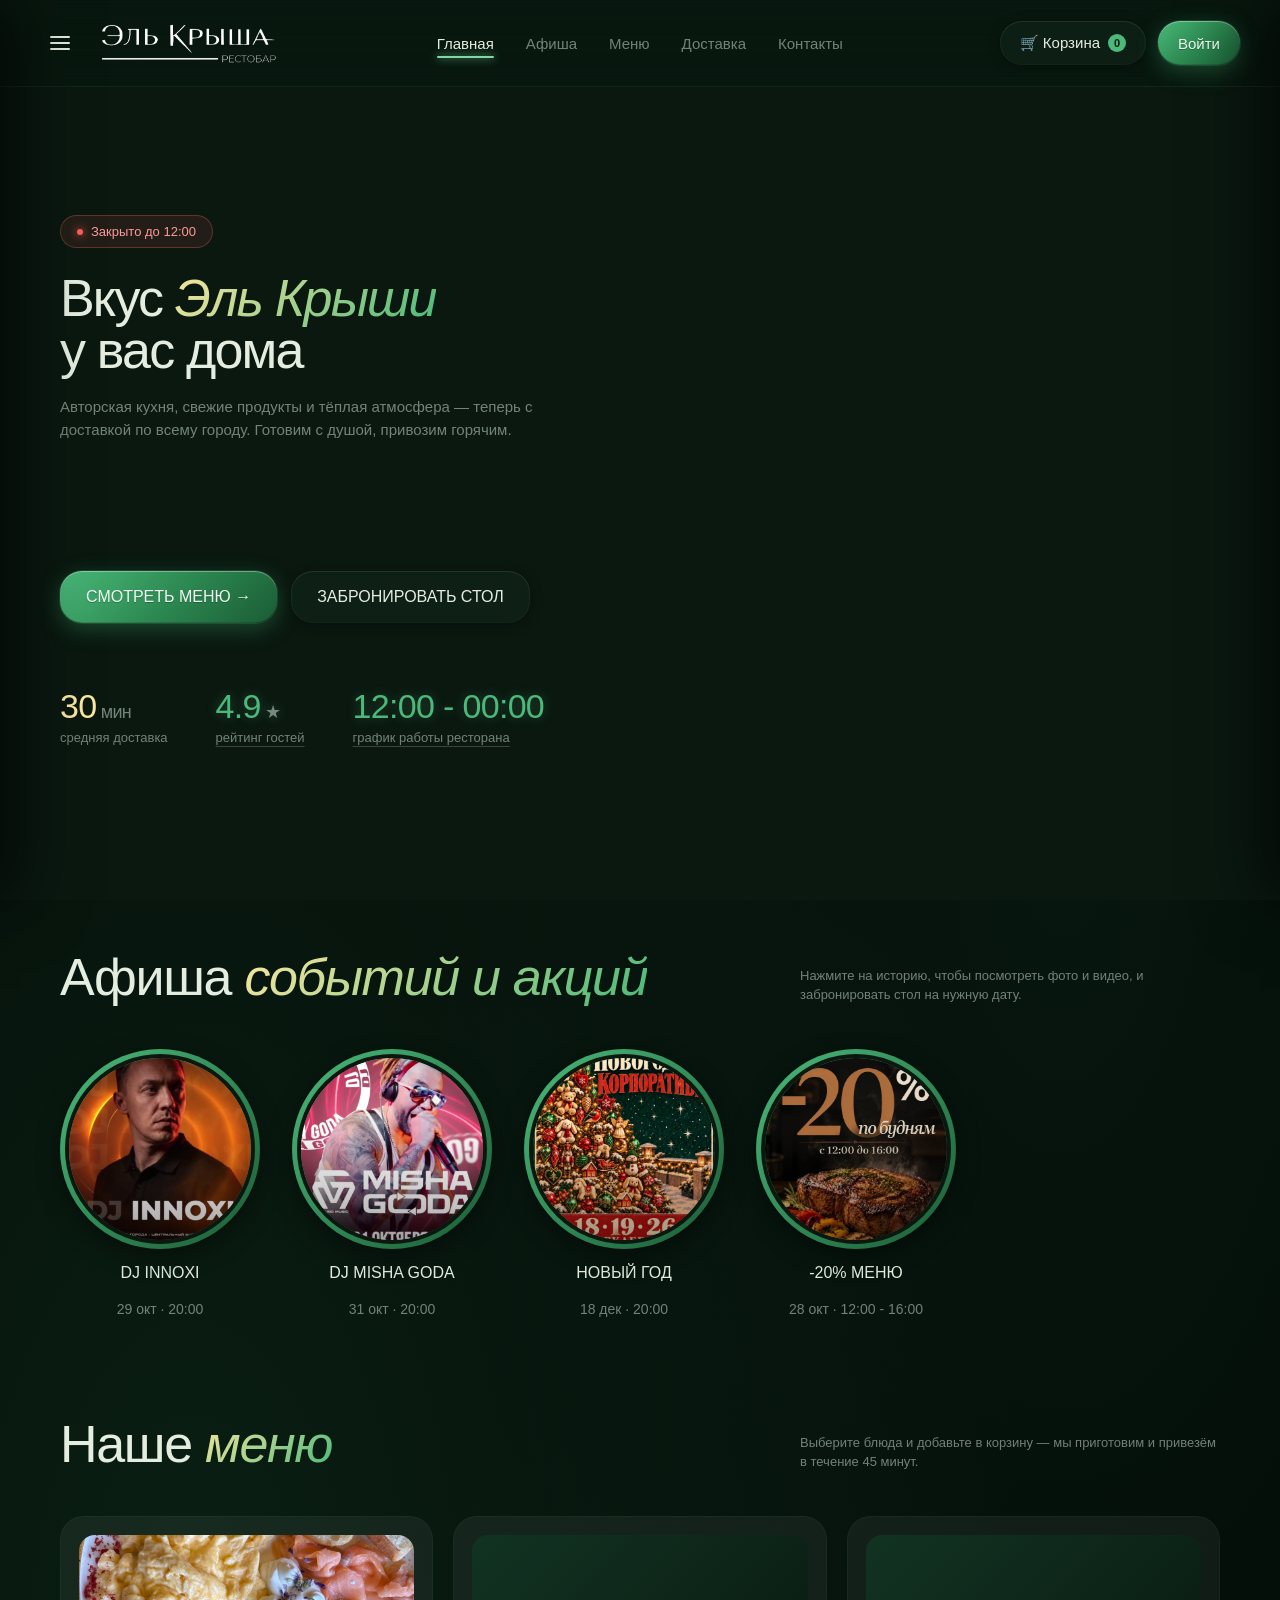
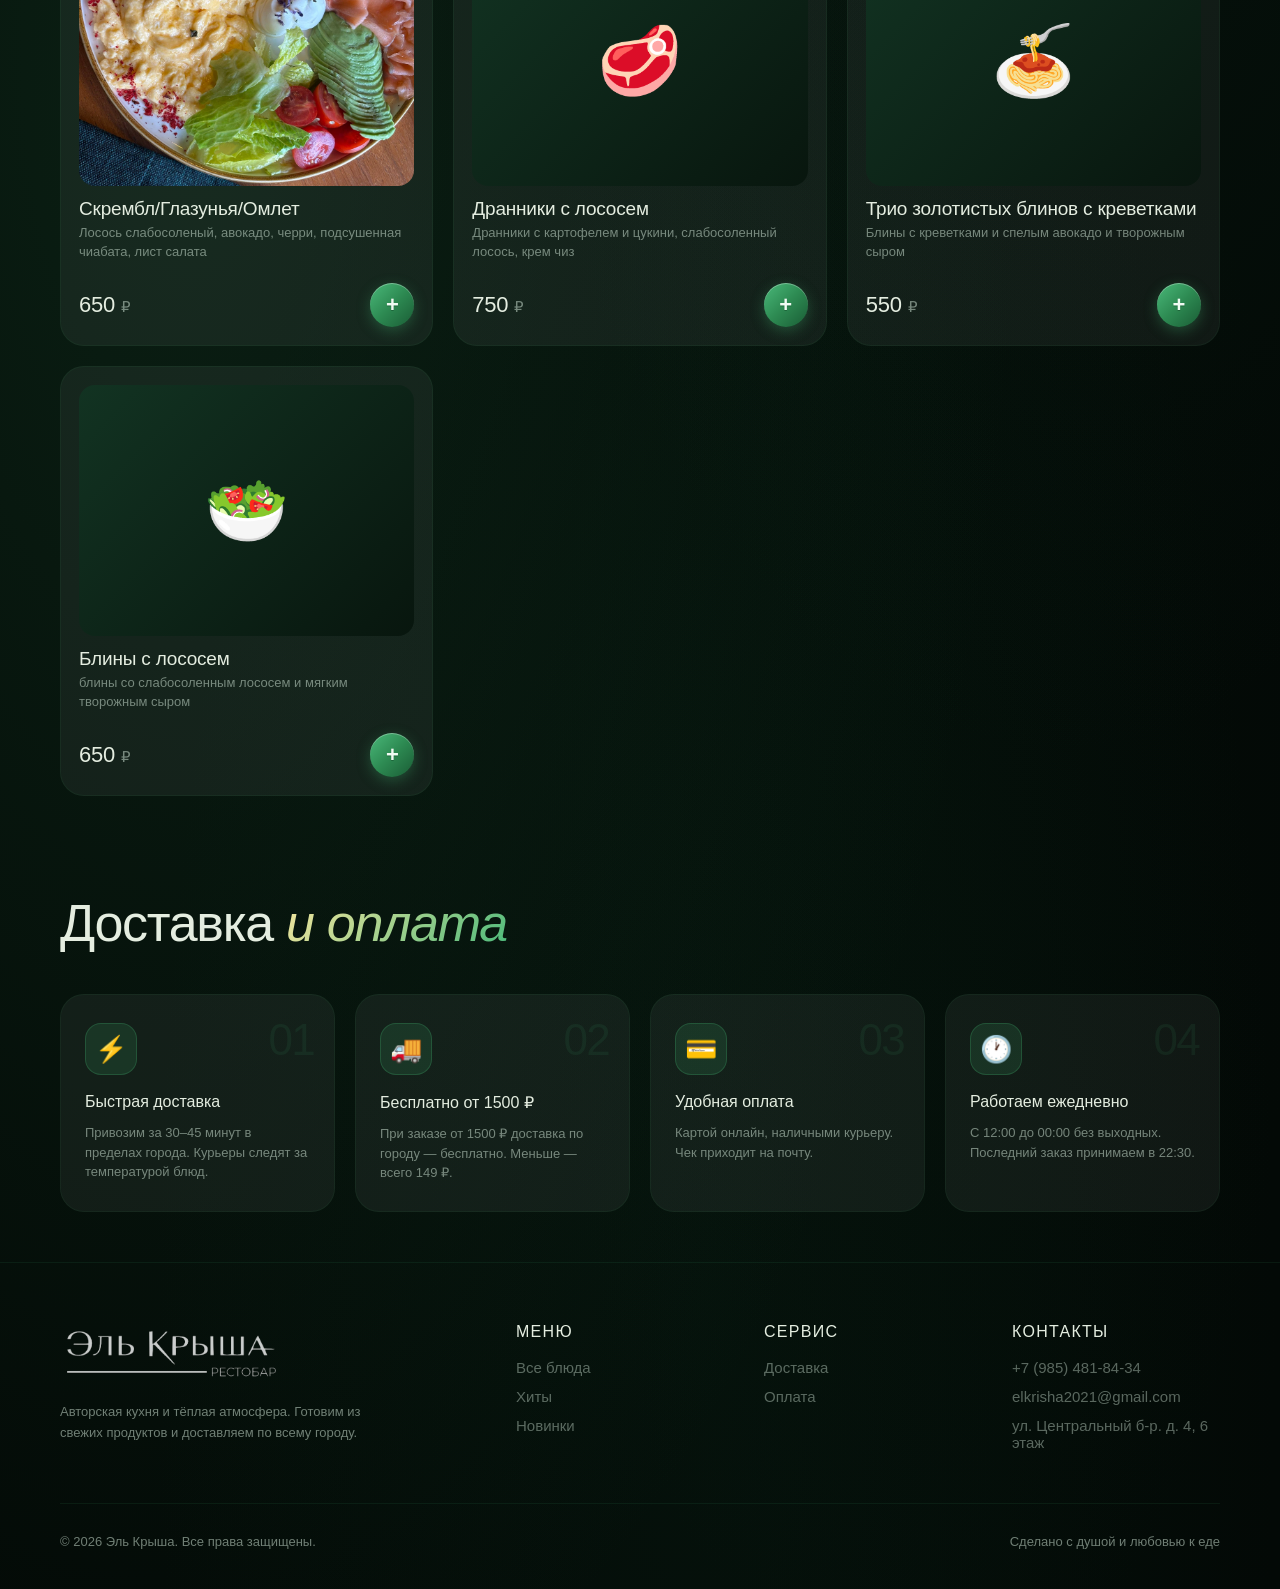
==== index.html @ 501a5a54 "Update index.html" ====
<!DOCTYPE html>
<html lang="ru">
<head>
  <meta charset="UTF-8">
  <meta name="viewport" content="width=device-width, initial-scale=1.0, viewport-fit=cover">
  <meta name="theme-color" content="#0a1810">
  <title>Эль Крыша — ресторан с доставкой</title>
  <link rel="stylesheet" href="/assets/fonts/neue-haas-unica/stylesheet.css">
  <link rel="stylesheet" href="/assets/fonts/helvetica-now/stylesheet.css">
  <style>
    * { margin: 0; padding: 0; box-sizing: border-box; }

    :root {
      --bg: #0a1810;
      --bg-deep: #050d08;
      --card: rgba(255, 255, 255, 0.055);
      --text: #e4ede0;
      --muted: rgba(200, 220, 205, 0.55);
      --green: #3ea56a;
      --green-deep: #1e6b3e;
      --green-light: #7fd9a0;
      --green-soft: rgba(62, 165, 106, 0.16);
      --green-glow: rgba(62, 165, 106, 0.35);
      --gold: #d4a24a;
      --gold-soft: rgba(212, 162, 74, 0.16);
      --radius-card: 24px;
    }

    html { scroll-behavior: smooth; }

    body {
      min-height: 100vh;
      background: #030906;
      background-image:
        radial-gradient(ellipse 65% 55% at 15% 52%, rgba(30, 90, 55, 0.28), transparent 100%),
        radial-gradient(ellipse 52% 48% at 83% 26%, rgba(20, 70, 45, 0.22), transparent 100%),
        radial-gradient(ellipse 44% 52% at 56% 92%, rgba(15, 55, 35, 0.18), transparent 100%),
        radial-gradient(ellipse 30% 30% at 72% 75%, rgba(8, 35, 20, 0.14), transparent 100%);
      font-family: 'Cormorant Garamond', sans-serif;
      color: var(--text);
      overflow-x: hidden;
    }

    h1,h2,h3 {
      font-family: 'Montserrat', sans-serif;
    }

    .subtitle {
      font-family: 'Lora', sans-serif;
    }

    .desktop-only { display: block; }
    .mobile-only { display: none; }

    /* ---------- GLASS SYSTEM ---------- */
    .glass {
      border: none;
      background: rgba(255, 255, 255, 0.03);
      box-shadow:
        inset 0 1px 0 rgba(255, 255, 255, 0.09),
        inset 0 -1px 0 rgba(255, 255, 255, 0.02),
        inset 1px 0 0 rgba(255, 255, 255, 0.04),
        inset -1px 0 0 rgba(255, 255, 255, 0.04),
        0 2px 12px rgba(0, 0, 0, 0.35);
      backdrop-filter: blur(2px) saturate(1.3);
      -webkit-backdrop-filter: blur(2px) saturate(1.3);
      display: inline-flex;
      align-items: center;
      justify-content: center;
      gap: 8px;
      cursor: pointer;
      transition: transform 0.2s cubic-bezier(0.16, 1, 0.3, 1), background 0.2s, box-shadow 0.2s;
      color: var(--text);
      font-family: inherit;
      font-size: 15px;
      font-weight: 500;
      text-decoration: none;
    }
    .glass:active { transform: scale(0.95); }
    .glass:hover { background: rgba(255, 255, 255, 0.06); }

    .glass.pill { height: 44px; border-radius: 22px; padding: 0 20px; }
    .glass.circle { width: 44px; height: 44px; border-radius: 22px; }

    .glass.primary {
      background: linear-gradient(135deg, #4ab97a 0%, #2d8a52 50%, #1a5c35 100%);
      box-shadow:
        inset 0 1px 0 rgba(255, 255, 255, 0.35),
        inset 0 -1px 0 rgba(0, 0, 0, 0.15),
        0 6px 22px rgba(62, 165, 106, 0.35),
        0 0 0 1px rgba(127, 217, 160, 0.15);
      color: #f0fbf3;
      text-shadow: 0 1px 0 rgba(0, 40, 15, 0.3);
    }
    .glass.primary:hover {
      background: linear-gradient(135deg, #55c886 0%, #329a5c 50%, #1e6b3e 100%);
      box-shadow:
        inset 0 1px 0 rgba(255, 255, 255, 0.4),
        inset 0 -1px 0 rgba(0, 0, 0, 0.15),
        0 8px 28px rgba(62, 165, 106, 0.5),
        0 0 0 1px rgba(127, 217, 160, 0.25);
    }

    .cart-badge {
      background: #4ab97a;
      color: #05170d;
      font-size: 11px;
      font-weight: 700;
      min-width: 18px;
      height: 18px;
      border-radius: 9px;
      display: inline-flex;
      align-items: center;
      justify-content: center;
      padding: 0 5px;
    }

    /* ---------- NAV ---------- */
    nav.top-nav {
      position: fixed;
      top: 0; left: 0; right: 0;
      z-index: 100;
      padding: 18px 40px;
      display: flex;
      align-items: center;
      justify-content: space-between;
      background: rgba(10, 24, 16, 0.65);
      backdrop-filter: blur(20px) saturate(1.4);
      -webkit-backdrop-filter: blur(20px) saturate(1.4);
      border-bottom: 1px solid rgba(62, 165, 106, 0.12);
    }
    .menu-toggle-btn {
      background: transparent; border: none; color: var(--text); cursor: pointer;
      display: flex; align-items: center; justify-content: center;
      padding: 8px; border-radius: 12px; transition: background 0.2s;
    }
    .menu-toggle-btn:hover { background: rgba(255, 255, 255, 0.08); }

    .nav-left { display: flex; align-items: center; gap: 16px; }

    .logo { display: flex; align-items: center; font-size: 20px; font-weight: 500; letter-spacing: -0.01em; text-decoration: none; color: inherit; }
    .logo-text { display: flex; flex-direction: column; line-height: 1; }
    .logo-text .main { font-size: 20px; font-weight: 600; letter-spacing: -0.02em; }
    .logo-text .sub { font-size: 10px; text-transform: uppercase; letter-spacing: 0.18em; color: var(--muted); margin-top: 4px; }

    .nav-links { display: flex; gap: 32px; font-size: 15px; }
    .nav-links a { color: var(--muted); text-decoration: none; transition: color 0.2s; position: relative; }
    .nav-links a:hover { color: var(--green-light); }
    .nav-links a.active { color: var(--text); font-weight: 500; }
    .nav-links a.active::after {
      content: ''; position: absolute; bottom: -6px; left: 0; right: 0;
      height: 2px; background: var(--green-light); border-radius: 2px;
      box-shadow: 0 0 8px var(--green-light);
    }

    .nav-actions { display: flex; gap: 12px; align-items: center; }

    /* ---------- БОКОВОЕ МЕНЮ ---------- */
    .side-menu-overlay {
      position: fixed; inset: 0; background: rgba(0,0,0,0.6); backdrop-filter: blur(5px);
      z-index: 300; opacity: 0; pointer-events: none; transition: opacity 0.4s;
    }
    .side-menu-overlay.open { opacity: 1; pointer-events: auto; }

    .side-menu {
      position: fixed; top: 0; left: 0; width: 380px; max-width: 100vw; height: 100vh;
      background: #0d1f15; border-right: 1px solid rgba(62, 165, 106, 0.15);
      z-index: 301; transform: translateX(-100%);
      transition: transform 0.4s cubic-bezier(0.16, 1, 0.3, 1);
      display: flex; flex-direction: column;
      box-shadow: 20px 0 60px rgba(0,0,0,0.6); overflow-y: auto;
      scrollbar-width: thin; scrollbar-color: rgba(62, 165, 106, 0.2) transparent;
    }
    .side-menu::-webkit-scrollbar { width: 4px; }
    .side-menu::-webkit-scrollbar-thumb { background: rgba(62, 165, 106, 0.2); border-radius: 2px; }
    .side-menu.open { transform: translateX(0); }

    .side-menu-header {
      padding: 30px 24px 20px; display: flex; justify-content: space-between;
      align-items: center; border-bottom: 1px solid rgba(255,255,255,0.05);
    }
    .side-menu-header .logo-text { align-items: flex-start; }

    .side-menu-close {
      width: 40px; height: 40px; border-radius: 50%; background: rgba(255,255,255,0.05);
      border: none; color: var(--text); cursor: pointer; display: flex;
      align-items: center; justify-content: center; transition: background 0.2s;
    }
    .side-menu-close:hover { background: rgba(255,255,255,0.1); }

    .side-menu-content { padding: 24px; display: flex; flex-direction: column; gap: 24px; }
    .side-menu-section { display: flex; flex-direction: column; gap: 8px; }
    .side-menu-title {
      font-size: 15px; text-transform: uppercase; letter-spacing: 0.1em;
      color: var(--green-light); font-weight: 600; margin-bottom: 4px;
    }

    .side-menu-link {
      display: flex; align-items: center; gap: 12px; color: var(--text);
      text-decoration: none; font-size: 13px; padding: 10px 0;
      transition: color 0.2s; background: transparent; border: none;
      font-family: 'Lora', sans-serif; cursor: pointer; text-align: left;
    }
    .side-menu-link:hover { color: var(--green-light); }
    .side-menu-link svg { color: var(--muted); transition: color 0.2s; }
    .side-menu-link:hover svg { color: var(--green-light); }

    .side-menu-divider { height: 1px; background: rgba(255,255,255,0.06); margin: 8px 0; }

    .social-links { display: flex; gap: 12px; margin-top: 8px; }
    .social-link {
      width: 44px; height: 44px; border-radius: 14px; background: rgba(255,255,255,0.05);
      display: flex; align-items: center; justify-content: center; color: var(--text);
      transition: all 0.2s;
    }
    .social-link:hover { background: var(--green); color: #05100a; transform: translateY(-2px); }

    .side-menu-phone { font-size: 15px; font-weight: 500; color: var(--green-light); text-decoration: none; margin-top: 8px; display: inline-block; }
    .side-menu-phone:hover { text-decoration: underline; }

    /* ---------- HERO ---------- */
    .hero-desktop {
      position: relative; min-height: 100vh; display: flex; align-items: center;
      padding: 120px 60px 60px; overflow: hidden; background: #0a1810;
    }
    .hero-desktop video {
      position: absolute; inset: 0; width: 100%; height: 100%;
      object-fit: cover; object-position: 80% center; opacity: 0.6;
      filter: hue-rotate(70deg) saturate(0.85) brightness(0.9); z-index: 0;
    }
    .hero-desktop::after {
      content: ''; position: absolute; inset: 0;
      background: linear-gradient(90deg, rgba(10, 24, 16, 0.95) 0%, rgba(10, 24, 16, 0.7) 40%, transparent 80%);
      z-index: 1; pointer-events: none;
    }
    .hero-content { position: relative; z-index: 2; max-width: 720px; }

    .hero-badge {
      display: inline-flex; align-items: center; gap: 8px; padding: 8px 16px; border-radius: 20px;
      background: var(--green-soft); border: 1px solid rgba(62, 165, 106, 0.35);
      font-size: 13px; color: var(--green-light); margin-bottom: 24px;
      animation: fadeRise 0.7s cubic-bezier(0.16, 1, 0.3, 1) 0.1s both;
      cursor: pointer; transition: background 0.2s, border-color 0.2s;
    }
    .hero-badge:hover { background: rgba(62, 165, 106, 0.25); border-color: rgba(62, 165, 106, 0.5); }
    .status-dot {
      width: 6px; height: 6px; border-radius: 50%; background: var(--green-light);
      box-shadow: 0 0 8px var(--green-light); animation: pulse 2s infinite;
      transition: background 0.3s, box-shadow 0.3s;
    }
    .is-closed .status-dot { background: #ff5c5c; box-shadow: 0 0 8px #ff5c5c; }
    .is-closed.hero-badge { background: rgba(255, 92, 92, 0.1); border-color: rgba(255, 92, 92, 0.3); color: #ff9999; }
    @keyframes pulse { 0%, 100% { opacity: 1; } 50% { opacity: 0.5; } }

    .hero-title {
      font-family: 'Cormorant Garamond', sans-serif;
      font-size: clamp(34px, 6.5vw, 52px); font-weight: 500; line-height: 1.0;
      letter-spacing: -0.035em; margin-bottom: 20px;
      animation: fadeRise 0.8s cubic-bezier(0.16, 1, 0.3, 1) 0.2s both;
    }
    .hero-title .accent {
      background: linear-gradient(135deg, #f9e79f, #4ab97a);
      -webkit-background-clip: text; background-clip: text;
      -webkit-text-fill-color: transparent; font-style: italic;
    }

    .hero-sub {
      font-family: 'Lora', sans-serif; font-size: 15px; color: var(--muted); line-height: 1.5; max-width: 520px;
      margin-bottom: 130px; animation: fadeRise 0.8s cubic-bezier(0.16, 1, 0.3, 1) 0.3s both;
    }

    .hero-actions {
      display: flex; gap: 14px; flex-wrap: wrap;
      animation: fadeRise 0.8s cubic-bezier(0.16, 1, 0.3, 1) 0.4s both;
    }
    .hero-actions .glass.pill { height: 52px; font-size: 16px; padding: 0 26px; }

    .hero-stats {
      display: flex; gap: 48px; margin-top: 64px;
      animation: fadeRise 0.8s cubic-bezier(0.16, 1, 0.3, 1) 0.5s both; flex-wrap: wrap;
    }
    .hero-stat .num { color: #f9e79f; font-size: 34px; font-weight: 500; letter-spacing: -0.02em; }
    .hero-stat .num .cur { font-size: 18px; color: var(--muted); }
    .hero-stat .lbl { font-size: 13px; color: var(--muted); margin-top: 4px; }

    .rating-link { text-decoration: none; color: inherit; display: inline-block; transition: transform 0.2s; }
    .rating-link:hover { transform: translateY(-2px); }
    .rating-link .num { color: #4ab97a; text-shadow: 0 0 12px rgba(127, 217, 160, 0.3); }
    .rating-link .lbl { color: var(--muted); text-decoration: underline; text-decoration-color: rgba(255,255,255,0.2); text-underline-offset: 4px; transition: text-decoration-color 0.2s; }
    .rating-link:hover .lbl { text-decoration-color: var(--green-light); }

    .schedule-link { cursor: pointer; transition: transform 0.2s; display: inline-block; }
    .schedule-link:hover { transform: translateY(-2px); }
    .schedule-link .num { color: #4ab97a; text-shadow: 0 0 12px rgba(127, 217, 160, 0.3); font-size: 34px; }
    .schedule-link .lbl { color: var(--muted); text-decoration: underline; text-decoration-color: rgba(255,255,255,0.2); text-underline-offset: 4px; transition: text-decoration-color 0.2s; }
    .schedule-link:hover .lbl { text-decoration-color: var(--green-light); }

    /* ---------- SECTIONS ---------- */
    section.block { padding: 50px 60px; max-width: 1400px; margin: 0 auto; }
    .section-head { display: flex; align-items: flex-end; justify-content: space-between; margin-bottom: 44px; flex-wrap: wrap; gap: 20px; }
    .section-title { font-family: 'Cormorant Garamond', sans-serif; font-size: clamp(34px, 4.5vw, 52px); font-weight: 500; letter-spacing: -0.025em; line-height: 1.05; }
    .section-title .muted { background: linear-gradient(135deg, #f9e79f, #4ab97a); -webkit-text-fill-color: transparent; background-clip: text; color: var(--muted); font-weight: 400; font-style: italic; }
    .section-desc { font-family: 'Lora', sans-serif; color: var(--muted); font-size: 13px; max-width: 420px; line-height: 1.5; }

    /* ---------- STORIES (АФИША) ---------- */
    .stories-grid {
      display: flex;
      gap: 32px;
      flex-wrap: wrap;
      justify-content: flex-start;
    }

    .story-item {
      width: 200px;
      display: flex;
      flex-direction: column;
      align-items: center;
      gap: 14px;
      cursor: pointer;
      transition: transform 0.2s cubic-bezier(0.16, 1, 0.3, 1);
    }
    .story-item:hover { transform: translateY(-4px); }

    .story-ring {
      width: 200px;
      height: 200px;
      border-radius: 50%;
      padding: 5px;
      background: linear-gradient(135deg, #4ab97a, #1a5c35, #d4a24a, #4ab97a);
      background-size: 300% 300%;
      animation: ringSpin 6s linear infinite;
      display: flex;
      align-items: center;
      justify-content: center;
      position: relative;
      box-shadow: 0 8px 24px rgba(0,0,0,0.4);
    }
    @keyframes ringSpin {
      0% { background-position: 0% 50%; }
      50% { background-position: 100% 50%; }
      100% { background-position: 0% 50%; }
    }

    .story-thumb {
      width: 100%;
      height: 100%;
      border-radius: 50%;
      overflow: hidden;
      background: #0d1f15;
      position: relative;
      display: flex;
      align-items: center;
      justify-content: center;
      font-size: 64px;
      border: 4px solid var(--bg);
    }
    .story-thumb img,
    .story-thumb video {
      width: 100%;
      height: 100%;
      object-fit: cover;
    }
    .story-thumb::after {
      content: '';
      position: absolute;
      inset: 0;
      background: linear-gradient(to top, rgba(0,0,0,0.35) 0%, transparent 60%);
      pointer-events: none;
    }

    .story-label {
      font-size: 16px;
      font-weight: 500;
      color: var(--text);
      text-align: center;
      line-height: 1.3;
      max-width: 200px;
    }
    .story-date-mini {
      font-family: 'Lora', sans-serif;
      font-size: 14px;
      color: var(--muted);
      margin-top: 4px;
    }

    /* ---------- STORY VIEWER ---------- */
    .story-viewer {
      position: fixed;
      inset: 0;
      background: rgba(0,0,0,0.95);
      backdrop-filter: blur(20px);
      -webkit-backdrop-filter: blur(20px);
      z-index: 600;
      opacity: 0;
      pointer-events: none;
      transition: opacity 0.3s;
      display: flex;
      align-items: center;
      justify-content: center;
      padding: 20px;
    }
    .story-viewer.open { opacity: 1; pointer-events: auto; }

    .story-viewer-inner {
      position: relative;
      width: 100%;
      max-width: 420px;
      height: 90vh;
      max-height: 820px;
      background: #0d1f15;
      border-radius: 28px;
      overflow: hidden;
      box-shadow: 0 30px 100px rgba(0,0,0,0.9);
      display: flex;
      flex-direction: column;
    }

    .story-progress {
      position: absolute;
      top: 12px;
      left: 12px;
      right: 12px;
      display: flex;
      gap: 4px;
      z-index: 20;
    }
    .story-progress-seg {
      flex: 1;
      height: 3px;
      background: rgba(255,255,255,0.25);
      border-radius: 2px;
      overflow: hidden;
    }
    .story-progress-fill {
      height: 100%;
      width: 0%;
      background: #fff;
      border-radius: 2px;
      transition: width 0.1s linear;
    }

    .story-close {
      position: absolute;
      top: 26px;
      right: 16px;
      width: 36px;
      height: 36px;
      border-radius: 50%;
      background: rgba(0,0,0,0.5);
      border: none;
      color: #fff;
      cursor: pointer;
      display: flex;
      align-items: center;
      justify-content: center;
      z-index: 30;
      backdrop-filter: blur(10px);
    }

    .story-nav {
      position: absolute;
      top: 50%;
      transform: translateY(-50%);
      width: 40px;
      height: 40px;
      border-radius: 50%;
      background: rgba(0,0,0,0.5);
      border: none;
      color: #fff;
      cursor: pointer;
      display: flex;
      align-items: center;
      justify-content: center;
      z-index: 25;
      backdrop-filter: blur(10px);
      transition: background 0.2s;
    }
    .story-nav:hover { background: rgba(62,165,106,0.6); }
    .story-nav.prev { left: 12px; }
    .story-nav.next { right: 12px; }

    .story-slides {
      flex: 1;
      position: relative;
      overflow: hidden;
      background: #000;
    }
    .story-slide {
      position: absolute;
      inset: 0;
      opacity: 0;
      transition: opacity 0.4s;
      display: flex;
      align-items: center;
      justify-content: center;
    }
    .story-slide.active { opacity: 1; }

    .story-slide img,
    .story-slide video {
      width: 100%;
      height: 100%;
      object-fit: cover;
    }
    .story-slide .slide-placeholder {
      font-size: 120px;
      width: 100%;
      height: 100%;
      display: flex;
      align-items: center;
      justify-content: center;
      background: linear-gradient(135deg, #123322, #08160e);
    }

    .story-overlay {
      position: absolute;
      inset: 0;
      background: linear-gradient(to bottom, rgba(0,0,0,0.5) 0%, transparent 20%, transparent 55%, rgba(0,0,0,0.95) 100%);
      pointer-events: none;
      z-index: 10;
    }

    .story-info {
      position: absolute;
      bottom: 0;
      left: 0;
      right: 0;
      padding: 28px 24px 24px;
      z-index: 15;
      color: #fff;
    }
    .story-info .tag {
      font-size: 11px;
      font-weight: 600;
      text-transform: uppercase;
      letter-spacing: 0.08em;
      color: var(--gold);
      margin-bottom: 6px;
    }
    .story-info h3 {
      font-size: 24px;
      font-weight: 500;
      letter-spacing: -0.02em;
      margin-bottom: 8px;
      line-height: 1.2;
    }
    .story-info p {
      font-size: 14px;
      color: rgba(255,255,255,0.75);
      line-height: 1.45;
      margin-bottom: 16px;
    }
    .story-info .meta {
      display: flex;
      align-items: center;
      gap: 16px;
      font-size: 13px;
      color: rgba(255,255,255,0.8);
      margin-bottom: 18px;
      flex-wrap: wrap;
    }
    .story-info .meta span { display: flex; align-items: center; gap: 6px; }

    .story-book-btn {
      width: 100%;
      height: 50px;
      border-radius: 25px;
      border: none;
      background: linear-gradient(135deg, #4ab97a 0%, #2d8a52 50%, #1a5c35 100%);
      color: #f0fbf3;
      font-size: 15px;
      font-weight: 700;
      cursor: pointer;
      box-shadow: 0 6px 22px rgba(62, 165, 106, 0.5);
      font-family: inherit;
      transition: transform 0.2s;
      display: flex;
      align-items: center;
      justify-content: center;
      gap: 8px;
    }
    .story-book-btn:active { transform: scale(0.97); }

    /* ---------- MENU GRID ---------- */
    .menu-grid { display: grid; grid-template-columns: repeat(auto-fill, minmax(280px, 1fr)); gap: 20px; }
    .dish-card {
      background: var(--card); border-radius: var(--radius-card); padding: 18px;
      display: flex; flex-direction: column; gap: 12px;
      transition: transform 0.3s cubic-bezier(0.16, 1, 0.3, 1), background 0.3s, box-shadow 0.3s;
      position: relative; overflow: hidden;
      animation: fadeRise 0.7s cubic-bezier(0.16, 1, 0.3, 1) both;
      border: 1px solid rgba(62, 165, 106, 0.08);
    }
    .dish-card:hover { transform: translateY(-4px); background: rgba(255, 255, 255, 0.085); box-shadow: 0 12px 40px rgba(0, 0, 0, 0.35), 0 0 0 1px rgba(62, 165, 106, 0.18); }

    .dish-img {
      width: 100%; aspect-ratio: 4/3; border-radius: 16px;
      background: linear-gradient(135deg, #123322, #08160e);
      display: flex; align-items: center; justify-content: center;
      font-size: 68px; overflow: hidden; position: relative;
    }
    .dish-img img { width: 100%; height: 100%; object-fit: cover; }

    .dish-name { font-size: 19px; font-weight: 500; letter-spacing: -0.01em; }
    .dish-desc { font-size: 13px; color: var(--muted); margin-top: 4px; line-height: 1.4; }
    .dish-bottom { display: flex; justify-content: space-between; align-items: center; margin-top: auto; padding-top: 10px; }
    .dish-price { font-size: 22px; font-weight: 500; letter-spacing: -0.01em; }
    .dish-price .cur { font-size: 15px; color: var(--muted); }

    .add-btn {
      width: 44px; height: 44px; border-radius: 22px;
      background: linear-gradient(135deg, #4ab97a 0%, #2d8a52 50%, #1a5c35 100%);
      border: none; color: #f0fbf3; font-size: 22px; font-weight: 600; cursor: pointer;
      display: flex; align-items: center; justify-content: center;
      box-shadow: inset 0 1px 0 rgba(255,255,255,0.3), 0 4px 14px rgba(62, 165, 106, 0.35);
      transition: transform 0.2s cubic-bezier(0.16, 1, 0.3, 1), box-shadow 0.2s;
      text-shadow: 0 1px 0 rgba(0, 40, 15, 0.3);
    }
    .add-btn:active { transform: scale(0.88); }
    .add-btn:hover { transform: scale(1.06); box-shadow: inset 0 1px 0 rgba(255,255,255,0.4), 0 6px 20px rgba(62, 165, 106, 0.5); }

    .dish-tag {
      position: absolute; top: 28px; left: 28px; padding: 5px 12px; border-radius: 12px;
      font-size: 11px; font-weight: 600; letter-spacing: 0.04em; text-transform: uppercase;
      background: rgba(8, 22, 14, 0.8); backdrop-filter: blur(10px);
      border: 1px solid rgba(255,255,255,0.08); z-index: 2;
    }
    .dish-tag.hit { color: #f0d090; border-color: rgba(240, 208, 144, 0.35); }
    .dish-tag.new { color: var(--green-light); border-color: rgba(127, 217, 160, 0.35); }
    .dish-tag.veg { color: #a0d97a; border-color: rgba(160, 217, 122, 0.3); }

    /* ---------- DELIVERY ---------- */
    .delivery-grid { display: grid; grid-template-columns: repeat(auto-fit, minmax(240px, 1fr)); gap: 20px; }
    .delivery-card {
      background: var(--card); border-radius: var(--radius-card); padding: 28px 24px;
      display: flex; flex-direction: column; gap: 12px; position: relative;
      overflow: hidden; border: 1px solid rgba(62, 165, 106, 0.08);
    }
    .delivery-icon {
      width: 52px; height: 52px; border-radius: 16px; background: var(--green-soft);
      border: 1px solid rgba(62, 165, 106, 0.28); display: flex; align-items: center;
      justify-content: center; font-size: 26px; margin-bottom: 6px;
    }
    .delivery-card h3 { font-family: 'Cormorant Garamond', sans-serif; font-size: 16px; font-weight: 500; }
    .delivery-card p { font-family: 'Lora', sans-serif; font-size: 13px; color: var(--muted); line-height: 1.5; }
    .delivery-num { position: absolute; top: 20px; right: 20px; font-size: 44px; font-weight: 500; color: rgba(62, 165, 106, 0.1); letter-spacing: -0.04em; }

    /* ---------- STEPS ---------- */
    .steps { display: grid; grid-template-columns: repeat(auto-fit, minmax(220px, 1fr)); gap: 20px; counter-reset: step; }
    .step { background: var(--card); border-radius: var(--radius-card); padding: 28px 24px; position: relative; border: 1px solid rgba(62, 165, 106, 0.08); }
    .step::before { counter-increment: step; content: "0" counter(step); font-size: 14px; font-weight: 600; color: var(--green-light); letter-spacing: 0.05em; margin-bottom: 12px; display: block; }
    .step h3 { font-size: 17px; font-weight: 500; margin-bottom: 8px; }
    .step p { font-size: 14px; color: var(--muted); line-height: 1.5; }

    /* ---------- FOOTER ---------- */
    footer { padding: 60px 60px 40px; border-top: 1px solid rgba(62, 165, 106, 0.1); max-width: 1400px; margin: 0 auto; }
    .footer-grid { display: grid; grid-template-columns: 2fr 1fr 1fr 1fr; gap: 40px; margin-bottom: 40px; }
    .footer-col h4 { font-size: 16px; text-transform: uppercase; letter-spacing: 0.08em; color: var(--text); margin-bottom: 18px; font-weight: 500; }
    .footer-col a { display: block; color: var(--muted); text-decoration: none; font-family: 'Cormorant Garamond', sans-serif; font-size: 15px; margin-bottom: 12px; opacity: 0.8; transition: opacity 0.2s, color 0.2s; }
    .footer-col a:hover { opacity: 1; color: var(--green-light); }
    .footer-bottom { display: flex; justify-content: space-between; align-items: center; padding-top: 30px; border-top: 1px solid rgba(62, 165, 106, 0.1); font-size: 13px; color: var(--muted); flex-wrap: wrap; gap: 16px; }

    /* ---------- CART ---------- */
    .cart-overlay { position: fixed; inset: 0; background: rgba(0,0,0,0.65); backdrop-filter: blur(6px); z-index: 200; opacity: 0; pointer-events: none; transition: opacity 0.3s; }
    .cart-overlay.open { opacity: 1; pointer-events: auto; }
    .cart-drawer {
      position: fixed; top: 0; right: 0; width: 420px; max-width: 100vw; height: 100vh;
      background: #0a1810; border-left: 1px solid rgba(62, 165, 106, 0.15); z-index: 201;
      transform: translateX(100%); transition: transform 0.4s cubic-bezier(0.16, 1, 0.3, 1);
      display: flex; flex-direction: column; box-shadow: -20px 0 60px rgba(0,0,0,0.6);
    }
    .cart-drawer.open { transform: translateX(0); }
    .cart-header { padding: 24px; display: flex; justify-content: space-between; align-items: center; border-bottom: 1px solid rgba(62, 165, 106, 0.12); }
    .cart-header h2 { font-size: 22px; font-weight: 500; }
    .cart-items { flex: 1; overflow-y: auto; padding: 16px 24px; scrollbar-width: thin; scrollbar-color: rgba(62, 165, 106, 0.25) transparent; }
    .cart-items::-webkit-scrollbar { width: 6px; }
    .cart-items::-webkit-scrollbar-thumb { background: rgba(62, 165, 106, 0.25); border-radius: 3px; }
    .cart-empty { text-align: center; padding: 60px 20px; color: var(--muted); }
    .cart-empty .big { font-size: 56px; margin-bottom: 16px; }
    .cart-item { display: flex; gap: 14px; padding: 14px 0; border-bottom: 1px solid rgba(255,255,255,0.04); align-items: center; }
    .cart-item-img { width: 60px; height: 60px; border-radius: 14px; background: linear-gradient(135deg, #123322, #08160e); display: flex; align-items: center; justify-content: center; font-size: 28px; flex-shrink: 0; overflow: hidden; }
    .cart-item-img img { width: 100%; height: 100%; object-fit: cover; }
    .cart-item-info { flex: 1; min-width: 0; }
    .cart-item-name { font-size: 15px; font-weight: 500; }
    .cart-item-price { font-size: 13px; color: var(--muted); margin-top: 2px; }
    .qty-control { display: flex; align-items: center; gap: 4px; background: rgba(255,255,255,0.05); border-radius: 14px; padding: 3px; }
    .qty-btn { width: 26px; height: 26px; border-radius: 12px; border: none; background: transparent; color: var(--text); font-size: 16px; cursor: pointer; display: flex; align-items: center; justify-content: center; transition: background 0.2s; font-family: inherit; }
    .qty-btn:hover { background: rgba(62, 165, 106, 0.2); }
    .qty-num { min-width: 20px; text-align: center; font-size: 14px; font-weight: 500; }
    .cart-footer { padding: 24px; border-top: 1px solid rgba(62, 165, 106, 0.12); background: rgba(0,0,0,0.25); }
    .cart-row { display: flex; justify-content: space-between; margin-bottom: 10px; font-size: 14px; color: var(--muted); }
    .cart-row.total { font-size: 20px; color: var(--text); font-weight: 500; margin-top: 14px; padding-top: 14px; border-top: 1px solid rgba(62, 165, 106, 0.15); }
    .checkout-btn {
      width: 100%; height: 54px; border-radius: 27px; border: none;
      background: linear-gradient(135deg, #4ab97a 0%, #2d8a52 50%, #1a5c35 100%);
      color: #f0fbf3; font-size: 17px; font-weight: 700; cursor: pointer; margin-top: 18px;
      box-shadow: inset 0 1px 0 rgba(255,255,255,0.3), 0 6px 22px rgba(62, 165, 106, 0.4);
      transition: transform 0.2s cubic-bezier(0.16, 1, 0.3, 1), box-shadow 0.2s;
      font-family: inherit; text-shadow: 0 1px 0 rgba(0, 40, 15, 0.3);
    }
    .checkout-btn:active { transform: scale(0.97); }
    .checkout-btn:hover { box-shadow: inset 0 1px 0 rgba(255,255,255,0.4), 0 8px 28px rgba(62, 165, 106, 0.55); }
    .checkout-btn:disabled { opacity: 0.35; cursor: not-allowed; box-shadow: none; }

    /* ---------- МОДАЛКИ (общие) ---------- */
    .booking-overlay, .schedule-overlay, .login-overlay, .phone-overlay, .legal-overlay {
      position: fixed; inset: 0; background: rgba(0,0,0,0.75); backdrop-filter: blur(10px);
      z-index: 400; opacity: 0; pointer-events: none; transition: opacity 0.3s;
      display: flex; align-items: center; justify-content: center; padding: 20px;
    }
    .booking-overlay.open, .schedule-overlay.open, .login-overlay.open, .phone-overlay.open, .legal-overlay.open { opacity: 1; pointer-events: auto; }

    /* Скрываем скроллбар модалки, чтобы не было стрелок сбоку */
    .booking-modal, .login-modal, .phone-modal, .legal-modal, .schedule-modal {
      background: #0d1f15; border: 1px solid rgba(62, 165, 106, 0.2); border-radius: 32px;
      width: 100%; max-width: 480px; padding: 40px; position: relative;
      box-shadow: 0 20px 80px rgba(0,0,0,0.8), 0 0 0 1px rgba(255,255,255,0.03);
      transform: scale(0.95) translateY(20px);
      transition: transform 0.4s cubic-bezier(0.16, 1, 0.3, 1);
      max-height: 90vh; 
      overflow-y: auto;
      -ms-overflow-style: none; /* IE and Edge */
      scrollbar-width: none; /* Firefox */
    }
    /* Скрываем скроллбар WebKit (Chrome, Safari) */
    .booking-modal::-webkit-scrollbar, .login-modal::-webkit-scrollbar, 
    .phone-modal::-webkit-scrollbar, .legal-modal::-webkit-scrollbar, 
    .schedule-modal::-webkit-scrollbar { 
      display: none; 
    }

    .booking-overlay.open .booking-modal, .login-overlay.open .login-modal,
    .phone-overlay.open .phone-modal, .legal-overlay.open .legal-modal,
    .schedule-overlay.open .schedule-modal { transform: scale(1) translateY(0); }

    .booking-close, .login-close, .phone-close, .schedule-close {
      position: absolute; top: 20px; right: 20px; width: 40px; height: 40px;
      border-radius: 20px; background: rgba(255,255,255,0.05); border: none;
      color: var(--text); font-size: 18px; cursor: pointer; display: flex;
      align-items: center; justify-content: center; transition: background 0.2s; z-index: 10;
    }
    .booking-close:hover, .login-close:hover, .phone-close:hover, .schedule-close:hover { background: rgba(255,255,255,0.1); }

    .booking-modal h2, .login-modal h2, .phone-modal h2, .legal-modal h2, .schedule-modal h2 {
      font-family:'Cormorant-Garamond', sans-serif; font-size: 16px; font-weight: 500; letter-spacing: -0.02em; margin-bottom: 8px;
    }
    .booking-modal p, .login-modal p, .phone-modal p {
      font-family: 'Lora', sans-serif; font-size: 13px; color: var(--muted); margin-bottom: 28px; line-height: 1.5;
    }

    /* ---------- ФОРМА БРОНИРОВАНИЯ ---------- */
    .booking-form { display: flex; flex-direction: column; gap: 16px; }
    .form-group { display: flex; flex-direction: column; gap: 8px; position: relative; }
    .form-group label { font-family: 'Montserrat', sans-serif; font-size: 13px; text-transform: uppercase; letter-spacing: 0.08em; color: var(--muted); font-weight: 600; margin-left: 4px; }
    .input-wrapper { position: relative; display: flex; align-items: center; }
    .input-icon { position: absolute; left: 18px; width: 20px; height: 20px; color: var(--muted); transition: color 0.3s; z-index: 3; cursor: pointer; }
    .input-icon:hover { color: var(--text); }
    .form-group input[type="text"], .form-group input[type="tel"] {
      width: 100%; background: rgba(255,255,255,0.03); border: 1px solid rgba(255,255,255,0.08);
      border-radius: 16px; padding: 14px 18px; color: var(--text); font-size: 15px;
      font-family: inherit; outline: none; transition: all 0.3s;
    }
    
    /* Убираем стрелочки у инпутов */
    .custom-input { 
      width: 100%; 
      background: rgba(255,255,255,0.03); 
      border: 1px solid rgba(255,255,255,0.08); 
      border-radius: 16px; 
      padding: 14px 18px 14px 52px; 
      color: var(--text); 
      font-size: 15px; 
      font-family: inherit; 
      outline: none; 
      transition: all 0.3s; 
      cursor: pointer;
      -webkit-appearance: none;
      -moz-appearance: textfield;
      text-align: center;
    }
    .custom-input::-webkit-calendar-picker-indicator { display: none; -webkit-appearance: none; }
    .custom-input::-webkit-inner-spin-button, 
    .custom-input::-webkit-outer-spin-button { -webkit-appearance: none; margin: 0; }

    .form-group input:focus, .custom-input:focus { border-color: var(--green); background: rgba(62, 165, 106, 0.05); box-shadow: 0 0 0 3px rgba(62, 165, 106, 0.1); }
    .input-wrapper:focus-within .input-icon { color: var(--green-light); }
    .form-row { display: grid; grid-template-columns: 1fr 1fr; gap: 12px; }
    .booking-submit {
      height: 54px; border-radius: 27px; border: none;
      background: linear-gradient(135deg, #4ab97a 0%, #2d8a52 50%, #1a5c35 100%);
      color: #f0fbf3; font-size: 16px; font-weight: 700; cursor: pointer; margin-top: 10px;
      box-shadow: inset 0 1px 0 rgba(255,255,255,0.3), 0 6px 22px rgba(62, 165, 106, 0.4);
      transition: transform 0.2s; font-family: inherit;
    }
    .booking-submit:active { transform: scale(0.97); }

    /* ---------- КАСТОМНЫЕ ДРОПДАУНЫ ---------- */
    .custom-dropdown {
      position: absolute; top: calc(100% + 8px); left: 0; width: 320px;
      background: #0d1f15; border: 1px solid rgba(62, 165, 106, 0.2);
      border-radius: 20px; padding: 16px; z-index: 100;
      box-shadow: 0 10px 40px rgba(0,0,0,0.8);
      opacity: 0; visibility: hidden; transform: translateY(-10px);
      transition: all 0.2s cubic-bezier(0.16, 1, 0.3, 1);
    }
    .custom-dropdown.drop-up { top: auto; bottom: calc(100% + 8px); transform: translateY(10px); }
    .custom-dropdown.open { opacity: 1; visibility: visible; transform: translateY(0); }

    .cal-header { display: flex; justify-content: space-between; align-items: center; margin-bottom: 16px; }
    .cal-title { font-size: 15px; font-weight: 600; }
    .cal-nav { display: flex; gap: 8px; }
    .cal-nav-btn { width: 28px; height: 28px; border-radius: 8px; border: none; background: rgba(255,255,255,0.05); color: var(--text); cursor: pointer; display: flex; align-items: center; justify-content: center; transition: background 0.2s; }
    .cal-nav-btn:hover { background: rgba(62, 165, 106, 0.2); color: var(--green-light); }
    .cal-nav-btn:disabled { opacity: 0.2; cursor: not-allowed; }
    .cal-grid { display: grid; grid-template-columns: repeat(7, 1fr); gap: 4px; text-align: center; }
    .cal-weekday { font-size: 11px; color: var(--muted); font-weight: 500; text-transform: uppercase; margin-bottom: 8px; }
    .cal-day { width: 100%; aspect-ratio: 1; border-radius: 10px; border: none; background: transparent; color: var(--text); font-size: 14px; cursor: pointer; display: flex; align-items: center; justify-content: center; transition: background 0.2s, color 0.2s; font-family: inherit; }
    .cal-day:hover:not(:disabled) { background: rgba(255,255,255,0.08); }
    .cal-day.selected { background: var(--green); color: #05100a; font-weight: 700; box-shadow: 0 0 12px rgba(62, 165, 106, 0.4); }
    .cal-day.today { color: var(--green-light); font-weight: 600; }
    .cal-day:disabled { opacity: 0.3; cursor: not-allowed; text-decoration: line-through; }
    .cal-day.empty { visibility: hidden; }

    .time-grid { display: grid; grid-template-columns: repeat(4, 1fr); gap: 8px; max-height: 200px; overflow-y: auto; padding-right: 4px; }
    .time-grid::-webkit-scrollbar { width: 4px; }
    .time-grid::-webkit-scrollbar-thumb { background: rgba(62, 165, 106, 0.3); border-radius: 2px; }
    .time-slot { padding: 10px 0; border-radius: 10px; background: rgba(255,255,255,0.03); border: 1px solid transparent; color: var(--text); font-size: 14px; cursor: pointer; text-align: center; transition: all 0.2s; font-family: inherit; }
    .time-slot:hover { background: rgba(255,255,255,0.08); }
    .time-slot.selected { background: var(--green); color: #05100a; font-weight: 700; border-color: var(--green); }

    .guests-control { display: flex; align-items: center; background: rgba(255,255,255,0.03); border: 1px solid rgba(255,255,255,0.08); border-radius: 16px; padding: 4px 4px 4px 48px; height: 52px; width: 100%; position: relative; }
    .guests-control:focus-within { border-color: var(--green); background: rgba(62, 165, 106, 0.05); box-shadow: 0 0 0 3px rgba(62, 165, 106, 0.1); }
    .guest-icon { position: absolute; left: 18px; width: 20px; height: 20px; color: var(--muted); pointer-events: none; z-index: 3; }
    .guests-control:focus-within .guest-icon { color: var(--green-light); }
    .guests-btn { width: 44px; height: 44px; border-radius: 12px; border: none; background: rgba(255,255,255,0.05); color: var(--text); font-size: 20px; cursor: pointer; display: flex; align-items: center; justify-content: center; transition: background 0.2s; flex-shrink: 0; }
    .guests-btn:hover { background: rgba(62, 165, 106, 0.2); color: var(--green-light); }
    .guests-input { flex: 1; background: transparent; border: none; color: var(--text); font-size: 16px; font-weight: 600; text-align: center; outline: none; font-family: inherit; -moz-appearance: textfield; min-width: 0; }
    .guests-input::-webkit-outer-spin-button, .guests-input::-webkit-inner-spin-button { -webkit-appearance: none; margin: 0; }

    /* ---------- TOAST ---------- */
    .toast {
      position: fixed; bottom: 30px; left: 50%; transform: translateX(-50%) translateY(100px);
      opacity: 0; visibility: hidden; background: rgba(10, 24, 16, 0.96);
      border: 1px solid rgba(62, 165, 106, 0.45); backdrop-filter: blur(20px);
      padding: 14px 24px; border-radius: 20px; font-size: 15px; color: var(--text);
      z-index: 9999; transition: transform 0.4s cubic-bezier(0.16, 1, 0.3, 1), opacity 0.3s, visibility 0.3s;
      box-shadow: 0 10px 40px rgba(0,0,0,0.6), 0 0 24px rgba(62, 165, 106, 0.15);
      display: flex; align-items: center; gap: 10px; pointer-events: none;
    }
    .toast.show { transform: translateX(-50%) translateY(0); opacity: 1; visibility: visible; }

    /* ---------- РАСПИСАНИЕ ---------- */
    .schedule-modal { max-width: 400px; padding: 32px; }
    .schedule-modal h2 { font-size: 24px; margin-bottom: 24px; padding-right: 40px; }
    .schedule-list { display: flex; flex-direction: column; gap: 12px; }
    .schedule-row { display: flex; justify-content: space-between; align-items: center; padding: 12px 16px; background: rgba(255,255,255,0.03); border-radius: 14px; font-size: 15px; transition: background 0.2s; }
    .schedule-row.today { background: rgba(62, 165, 106, 0.15); border: 1px solid rgba(62, 165, 106, 0.3); }
    .schedule-row .day-name { font-weight: 500; color: var(--text); }
    .schedule-row.today .day-name { color: var(--green-light); }
    .schedule-row .day-time { color: var(--muted); }
    .schedule-row.today .day-time { color: var(--green-light); font-weight: 500; }

    /* ---------- ВХОД / ТЕЛЕФОН ---------- */
    .login-modal, .phone-modal { max-width: 400px; padding: 40px 32px; text-align: center; }
    .login-modal h2, .phone-modal h2 { font-size: 28px; margin-bottom: 8px; }
    .login-modal p, .phone-modal p { font-size: 14px; margin-bottom: 28px; }
    .login-btn {
      width: 100%; height: 54px; border-radius: 27px; border: none;
      background: linear-gradient(135deg, #4ab97a 0%, #2d8a52 50%, #1a5c35 100%);
      color: #f0fbf3; font-size: 16px; font-weight: 700; cursor: pointer;
      box-shadow: inset 0 1px 0 rgba(255,255,255,0.3), 0 6px 22px rgba(62, 165, 106, 0.4);
      transition: transform 0.2s, box-shadow 0.2s; font-family: inherit;
      display: flex; align-items: center; justify-content: center; gap: 10px; margin-bottom: 24px;
    }
    .login-btn:active { transform: scale(0.97); }
    .login-legal { font-size: 12px; color: var(--muted); line-height: 1.5; }
    .login-legal a { color: var(--green-light); text-decoration: underline; cursor: pointer; transition: color 0.2s; }
    .login-legal a:hover { color: var(--text); }

    .phone-input-wrapper { position: relative; display: flex; align-items: center; margin-bottom: 20px; }
    .phone-prefix { position: absolute; left: 18px; font-size: 15px; font-weight: 500; color: var(--text); pointer-events: none; z-index: 3; }
    .phone-input { width: 100%; height: 54px; background: rgba(255,255,255,0.03); border: 1px solid rgba(255,255,255,0.08); border-radius: 16px; padding: 0 18px 0 52px; color: var(--text); font-size: 16px; font-family: inherit; outline: none; transition: all 0.3s; letter-spacing: 0.05em; }
    .phone-input:focus { border-color: var(--green); background: rgba(62, 165, 106, 0.05); box-shadow: 0 0 0 3px rgba(62, 165, 106, 0.1); }
    .phone-submit {
      width: 100%; height: 54px; border-radius: 27px; border: none;
      background: linear-gradient(135deg, #4ab97a 0%, #2d8a52 50%, #1a5c35 100%);
      color: #f0fbf3; font-size: 16px; font-weight: 700; cursor: pointer;
      box-shadow: inset 0 1px 0 rgba(255,255,255,0.3), 0 6px 22px rgba(62, 165, 106, 0.4);
      transition: transform 0.2s, box-shadow 0.2s, opacity 0.3s; font-family: inherit;
      display: flex; align-items: center; justify-content: center; gap: 10px; margin-bottom: 24px;
    }
    .phone-submit:disabled { opacity: 0.35; cursor: not-allowed; box-shadow: none; }

    /* ---------- LEGAL ---------- */
    .legal-modal { max-width: 400px; padding: 40px 32px; }
    .legal-modal h2 { font-size: 24px; margin-bottom: 28px; text-align: center; }
    .legal-btn-list { display: flex; flex-direction: column; gap: 12px; margin-bottom: 32px; }
    .legal-item-btn { width: 100%; padding: 16px 20px; border-radius: 16px; background: rgba(255,255,255,0.03); border: 1px solid rgba(255,255,255,0.08); color: var(--text); font-size: 15px; font-weight: 500; text-align: left; cursor: pointer; transition: all 0.2s; font-family: inherit; display: flex; align-items: center; justify-content: space-between; }
    .legal-item-btn:hover { background: rgba(62, 165, 106, 0.1); border-color: rgba(62, 165, 106, 0.3); color: var(--green-light); }
    .legal-item-btn svg { color: var(--muted); transition: color 0.2s; flex-shrink: 0; }
    .legal-back-btn { width: 100%; height: 54px; border-radius: 27px; border: 1px solid rgba(255,255,255,0.1); background: transparent; color: var(--text); font-size: 16px; font-weight: 500; cursor: pointer; transition: background 0.2s; font-family: inherit; display: flex; align-items: center; justify-content: center; gap: 10px; }
    .legal-back-btn:hover { background: rgba(255,255,255,0.05); }

    @keyframes fadeRise {
      0% { opacity: 0; transform: translateY(16px); }
      100% { opacity: 1; transform: translateY(0); }
    }

    /* ============================================================
       MOBILE
       ============================================================ */
    @media (max-width: 900px) {
      .desktop-only { display: none !important; }
      .mobile-only { display: block !important; }

      html, body { width: 100%; min-height: 100vh; padding: 0; margin: 0; background: var(--bg); overflow-x: hidden; }

      .hero-mobile { position: relative; width: 100%; height: 68vh; min-height: 420px; max-height: 620px; overflow: hidden; background: #0d1f15; }
      .hero-mobile video { width: 100%; height: 100%; object-fit: cover; object-position: center top; filter: hue-rotate(70deg) saturate(0.85) brightness(0.9); }
      .hero-mobile::after { content: ''; position: absolute; inset: 0; background: linear-gradient(to bottom, transparent 0%, transparent 45%, var(--bg) 100%); z-index: 1; pointer-events: none; }
      .hero-mobile-top { position: absolute; top: calc(18px + env(safe-area-inset-top, 0px)); left: 0; right: 0; display: flex; justify-content: space-between; padding: 0 18px; z-index: 10; }
      .hero-mobile-top .glass.circle { width: 58px; height: 44px; border-radius: 22px; }

      .identity-mobile { position: relative; margin-top: -112px; z-index: 5; text-align: center; padding: 0 20px; }
      .rest-name { font-size: 32px; font-weight: 500; letter-spacing: -0.02em; animation: fadeRise 0.7s cubic-bezier(0.16, 1, 0.3, 1) 0.5s both; }
      .rest-name .accent { background: linear-gradient(135deg, #a8e6be, #4ab97a); -webkit-background-clip: text; background-clip: text; -webkit-text-fill-color: transparent; font-style: italic; }
      .rest-tagline { font-size: 15px; color: var(--muted); margin-top: 6px; animation: fadeRise 0.7s cubic-bezier(0.16, 1, 0.3, 1) 0.58s both; }
      .open-pill {
        display: inline-flex; align-items: center; gap: 8px; margin-top: 30px; height: 54px; padding: 0 24px; border-radius: 27px;
        background: rgba(255,255,255,0.03);
        box-shadow: inset 0 1px 0 rgba(255,255,255,0.08), 0 2px 12px rgba(0,0,0,0.35);
        backdrop-filter: blur(2px) saturate(1.3); -webkit-backdrop-filter: blur(2px) saturate(1.3);
        font-size: 16px; font-weight: 500;
        animation: fadeRise 0.7s cubic-bezier(0.16, 1, 0.3, 1) 0.66s both;
        transition: background 0.3s, border-color 0.3s; cursor: pointer;
      }
      .open-pill:hover { background: rgba(62, 165, 106, 0.1); }
      .is-closed .open-pill { background: rgba(255, 92, 92, 0.1); border: 1px solid rgba(255, 92, 92, 0.3); }

      /* Mobile stories */
      .stories-mobile-wrap { padding: 20px 0 0; }
      .stories-mobile-wrap h2 { font-size: 24px; padding: 0 20px; margin-bottom: 16px; }
      .stories-grid-mobile {
        display: flex;
        gap: 20px;
        overflow-x: auto;
        padding: 0 20px 10px;
        scrollbar-width: none;
        -webkit-overflow-scrolling: touch;
      }
      .stories-grid-mobile::-webkit-scrollbar { display: none; }
      .stories-grid-mobile .story-item { width: 140px; flex-shrink: 0; }
      .stories-grid-mobile .story-ring { width: 140px; height: 140px; padding: 3px; }
      .stories-grid-mobile .story-thumb { font-size: 40px; border-width: 2px; }
      .stories-grid-mobile .story-label { font-size: 14px; max-width: 140px; }
      .stories-grid-mobile .story-date-mini { font-size: 12px; }

      .cat-scroll { display: flex; gap: 10px; overflow-x: auto; padding: 26px 20px 0; scrollbar-width: none; -webkit-overflow-scrolling: touch; }
      .cat-scroll::-webkit-scrollbar { display: none; }
      .cat-chip { padding: 10px 18px; border-radius: 20px; background: var(--card); font-size: 14px; font-weight: 500; white-space: nowrap; color: var(--muted); border: 1px solid transparent; transition: all 0.2s; cursor: pointer; font-family: inherit; flex-shrink: 0; }
      .cat-chip.active { background: var(--green-soft); color: var(--green-light); border-color: rgba(62, 165, 106, 0.4); box-shadow: 0 0 16px rgba(62, 165, 106, 0.15); }

      .menu-list-mobile { padding: 20px 20px 20px; display: flex; flex-direction: column; gap: 12px; }
      .dish-row { background: var(--card); border-radius: var(--radius-card); padding: 14px; display: flex; gap: 14px; align-items: center; animation: fadeRise 0.6s cubic-bezier(0.16, 1, 0.3, 1) both; border: 1px solid rgba(62, 165, 106, 0.06); }
      .dish-row-img { width: 84px; height: 84px; border-radius: 18px; background: linear-gradient(135deg, #123322, #08160e); display: flex; align-items: center; justify-content: center; font-size: 42px; flex-shrink: 0; overflow: hidden; }
      .dish-row-img img { width: 100%; height: 100%; object-fit: cover; }
      .dish-row-info { flex: 1; min-width: 0; }
      .dish-row-name { font-size: 16px; font-weight: 500; }
      .dish-row-desc { font-size: 12px; color: var(--muted); margin-top: 3px; line-height: 1.35; }
      .dish-row-bottom { display: flex; justify-content: space-between; align-items: center; margin-top: 8px; }
      .dish-row-price { font-size: 17px; font-weight: 500; }
      .add-btn-sm { width: 36px; height: 36px; border-radius: 18px; background: linear-gradient(135deg, #4ab97a 0%, #2d8a52 50%, #1a5c35 100%); border: none; color: #f0fbf3; font-size: 20px; font-weight: 600; cursor: pointer; display: flex; align-items: center; justify-content: center; box-shadow: inset 0 1px 0 rgba(255,255,255,0.3), 0 3px 10px rgba(62, 165, 106, 0.35); transition: transform 0.2s; flex-shrink: 0; text-shadow: 0 1px 0 rgba(0, 40, 15, 0.3); }
      .add-btn-sm:active { transform: scale(0.88); }

      .footer-mobile { padding: 40px 20px 120px; text-align: center; color: var(--muted); font-size: 13px; line-height: 1.7; }

      .mobile-bottom-bar { position: fixed; bottom: 0; left: 0; right: 0; padding: 14px 20px; padding-bottom: calc(14px + env(safe-area-inset-bottom, 0px)); z-index: 90; background: rgba(10, 24, 16, 0.92); backdrop-filter: blur(20px) saturate(1.4); -webkit-backdrop-filter: blur(20px) saturate(1.4); border-top: 1px solid rgba(62, 165, 106, 0.15); }
      .mobile-cart-btn { width: 100%; height: 54px; border-radius: 27px; border: none; background: linear-gradient(135deg, #4ab97a 0%, #2d8a52 50%, #1a5c35 100%); color: #f0fbf3; font-size: 16px; font-weight: 700; cursor: pointer; display: flex; align-items: center; justify-content: center; gap: 10px; box-shadow: inset 0 1px 0 rgba(255,255,255,0.3), 0 6px 22px rgba(62, 165, 106, 0.4); font-family: inherit; transition: transform 0.2s; padding: 0 20px; text-shadow: 0 1px 0 rgba(0, 40, 15, 0.3); }
      .mobile-cart-btn:active { transform: scale(0.97); }

      .cart-drawer { width: 100%; border-radius: 0; border-left: none; }

      .toast { bottom: calc(90px + env(safe-area-inset-bottom, 0px)); width: calc(100% - 40px); max-width: 380px; justify-content: center; }

      .booking-modal { padding: 28px 20px; border-radius: 24px; }
      .booking-modal h2 { font-size: 24px; }
      .custom-dropdown { width: 100%; left: 0; }

      .login-modal, .legal-modal, .phone-modal { padding: 28px 20px; border-radius: 24px; }
      .login-modal h2, .legal-modal h2, .phone-modal h2 { font-size: 22px; }
      .login-modal p, .phone-modal p { font-size: 14px; margin-bottom: 24px; }

      .story-viewer-inner { max-width: 100%; height: 95vh; border-radius: 20px; }
    }

    @media (max-width: 400px) {
      .menu-list-mobile { padding: 20px 14px; }
      .cat-scroll { padding: 26px 14px 0; }
      .identity-mobile { padding: 0 14px; }
      .mobile-bottom-bar { padding: 12px 14px; padding-bottom: calc(12px + env(safe-area-inset-bottom, 0px)); }
      .form-row { grid-template-columns: 1fr; }
      .time-grid { grid-template-columns: repeat(3, 1fr); }
    }

    @media (prefers-reduced-motion: reduce) {
      *, *::before, *::after { animation-duration: 0.01ms !important; transition-duration: 0.01ms !important; }
    }
  </style>
</head>
<body>

  <!-- ================= DESKTOP ================= -->
  <div class="desktop-only">

    <nav class="top-nav">
      <div class="nav-left">
        <button class="menu-toggle-btn" onclick="openSideMenu()" aria-label="Открыть меню">
          <svg width="24" height="24" viewBox="0 0 24 24" fill="none" stroke="currentColor" stroke-width="2" stroke-linecap="round">
            <line x1="3" y1="6" x2="21" y2="6"></line>
            <line x1="3" y1="12" x2="21" y2="12"></line>
            <line x1="3" y1="18" x2="21" y2="18"></line>
          </svg>
        </button>
        <a href="#" class="logo">
          <img src="public/images/logo1.png" alt="Эль Крыша" style="height: 50px; width: auto; object-fit: contain;">
        </a>
      </div>

      <div class="nav-links" id="navLinks">
        <a href="#" class="active" data-target="top">Главная</a>
        <a href="#afisha" data-target="afisha">Афиша</a>
        <a href="#menu" data-target="menu">Меню</a>
        <a href="#delivery" data-target="delivery">Доставка</a>
        <a href="#contacts" data-target="contacts">Контакты</a>
      </div>

      <div class="nav-actions">
        <button class="glass pill" onclick="openCart()">
          🛒 Корзина <span class="cart-badge" id="cartBadge">0</span>
        </button>
        <button class="glass pill primary" onclick="openLogin()">Войти</button>
      </div>
    </nav>

    <!-- ================= БОКОВОЕ МЕНЮ ================= -->
    <div class="side-menu-overlay" id="sideMenuOverlay" onclick="closeSideMenu()"></div>
    <div class="side-menu" id="sideMenu">
      <div class="side-menu-header">
        <a href="#" class="logo" onclick="closeSideMenu()">
          <img src="public/images/logo1.png" alt="Эль Крыша" style="height: 50px; width: auto; object-fit: contain;">
        </a>
        <button class="side-menu-close" onclick="closeSideMenu()" aria-label="Закрыть">
          <svg width="20" height="20" viewBox="0 0 24 24" fill="none" stroke="currentColor" stroke-width="2" stroke-linecap="round">
            <line x1="18" y1="6" x2="6" y2="18"></line>
            <line x1="6" y1="6" x2="18" y2="18"></line>
          </svg>
        </button>
      </div>

      <div class="side-menu-content">
        <button class="glass pill primary" style="width: 100%; margin-bottom: 8px;" onclick="closeSideMenu(); openBooking();">
          Забронировать столик
        </button>

        <div class="side-menu-section">
          <div class="side-menu-title">О ресторане</div>
          <a href="#" class="side-menu-link" onclick="closeSideMenu()">О нас</a>
          <a href="https://yandex.ru/maps/org/el_krysha/6568639182/reviews/?ll=38.977648%2C55.804607&z=16" target="_blank" rel="noopener" class="side-menu-link" onclick="closeSideMenu()">Оставить отзыв</a>
          <a href="#" class="side-menu-link" onclick="closeSideMenu()">Хочу работать у вас</a>
          <a href="#" class="side-menu-link" onclick="closeSideMenu()">Сообщить о проблеме</a>
        </div>

        <div class="side-menu-divider"></div>

        <div class="side-menu-section">
          <div class="side-menu-title">Контакты</div>
          <a href="tel:+79854818434" class="side-menu-phone">+7 (985) 481-84-34</a>
          <div style="font-size: 13px; color: var(--muted); margin-top: 8px; line-height: 1.5;">
            ул. Центральный б-р. д. 4, 6 этаж<br>
            ВС-ЧТ: с 12:00 до 00:00<br>
            ПТ-СБ: с 12:00 до 02:00
          </div>
        </div>

        <div class="side-menu-section" style="margin-top: 8px;">
          <div class="side-menu-title">Мессенджеры</div>
          <div class="social-links">
            <a href="https://t.me/MAINROOFONTHECITY" target="_blank" rel="noopener" class="social-link" aria-label="Telegram">
              <svg width="20" height="20" viewBox="0 0 24 24" fill="none" stroke="currentColor" stroke-width="2" stroke-linecap="round" stroke-linejoin="round">
                <line x1="22" y1="2" x2="11" y2="13"></line>
                <polygon points="22 2 15 22 11 13 2 9 22 2"></polygon>
              </svg>
            </a>
            <a href="https://vk.ru/public209527320" target="_blank" rel="noopener" class="social-link" aria-label="VK">
              <svg width="20" height="20" viewBox="0 0 24 24" fill="currentColor">
                <path d="M12.785 16.241s.288-.032.436-.194c.136-.148.132-.427.132-.427s-.02-1.304.576-1.496c.588-.19 1.341 1.26 2.14 1.816.605.42 1.064.328 1.064.328l2.137-.03s1.117-.07.587-.953c-.043-.072-.307-.646-1.58-1.828-1.333-1.238-1.154-1.037.45-3.181.978-1.31 1.37-2.11 1.248-2.453-.116-.327-.837-.24-.837-.24l-2.405.015s-.178-.025-.31.055c-.13.08-.213.262-.213.262s-.382 1.02-.89 1.887c-1.076 1.833-1.506 1.93-1.682 1.817-.414-.27-.31-1.08-.31-1.66 0-1.82.276-2.58-.54-2.777-.272-.066-.472-.11-1.166-.117-.89-.01-1.643.003-2.07.213-.284.145-.503.468-.37.486.166.023.54.102.74.376.258.352.25 1.142.25 1.142s.146 2.14-.345 2.408c-.335.182-.797-.19-1.79-1.888-.508-.872-.892-1.836-.892-1.836s-.074-.18-.206-.277c-.16-.116-.383-.153-.383-.153l-2.286.015s-.343.01-.468.16c-.112.133-.008.408-.008.408s1.787 4.166 3.81 6.267c1.857 1.93 3.963 1.803 3.963 1.803h.954z"/>
              </svg>
            </a>
            <a href="https://www.instagram.com/elkrisha/" target="_blank" rel="noopener" class="social-link" aria-label="Instagram">
              <svg width="20" height="20" viewBox="0 0 24 24" fill="none" stroke="currentColor" stroke-width="2" stroke-linecap="round" stroke-linejoin="round">
                <rect x="2" y="2" width="20" height="20" rx="5" ry="5"></rect>
                <path d="M16 11.37A4 4 0 1 1 12.63 8 4 4 0 0 1 16 11.37z"></path>
                <line x1="17.5" y1="6.5" x2="17.51" y2="6.5"></line>
              </svg>
            </a>
          </div>
        </div>
      </div>
    </div>

    <section class="hero-desktop" id="hero">
      <video autoplay muted loop playsinline src="public/video/hero.MP4"></video>
      <div class="hero-content">
        <div class="hero-badge" id="desktopStatusBadge" onclick="openSchedule('delivery')">
          <span class="status-dot"></span>
          <span id="desktopStatusText">Проверка времени...</span>
        </div>
        <h1 class="hero-title">
          Вкус <span class="accent">Эль Крыши</span><br>у вас дома
        </h1>
        <p class="hero-sub">
          Авторская кухня, свежие продукты и тёплая атмосфера — теперь с доставкой по всему городу.
          Готовим с душой, привозим горячим.
        </p>
        <div class="hero-actions">
          <button class="glass pill primary" onclick="document.getElementById('menu').scrollIntoView()">
            СМОТРЕТЬ МЕНЮ →
          </button>
          <button class="glass pill" onclick="openBooking()">
            ЗАБРОНИРОВАТЬ СТОЛ
          </button>
        </div>
        <div class="hero-stats">
          <div class="hero-stat">
            <div class="num">30<span class="cur"> мин</span></div>
            <div class="lbl">средняя доставка</div>
          </div>
          <a href="https://yandex.ru/maps/org/el_krysha/" target="_blank" rel="noopener noreferrer" class="hero-stat rating-link" aria-label="Отзывы на Яндекс Картах">
            <div class="num">4.9<span class="cur"> ★</span></div>
            <div class="lbl">рейтинг гостей</div>
          </a>
          <div class="hero-stat schedule-link" onclick="openSchedule('restaurant')">
            <div class="num" id="scheduleText">12:00 - 00:00</div>
            <div class="lbl">график работы ресторана</div>
          </div>
        </div>
      </div>
    </section>

    <!-- ================= АФИША (STORIES) ================= -->
    <section class="block" id="afisha">
      <div class="section-head">
        <div>
          <h2 class="section-title">Афиша <span class="muted">событий и акций</span></h2>
        </div>
        <p class="section-desc">
          Нажмите на историю, чтобы посмотреть фото и видео, и забронировать стол на нужную дату.
        </p>
      </div>
      <div class="stories-grid" id="storiesGrid"></div>
    </section>

    <section class="block" id="menu">
      <div class="section-head">
        <div>
          <h2 class="section-title">Наше <span class="muted">меню</span></h2>
        </div>
        <p class="section-desc">
          Выберите блюда и добавьте в корзину — мы приготовим и привезём в течение 45 минут.
        </p>
      </div>
      <div class="menu-grid" id="menuGrid"></div>
    </section>

    <section class="block" id="delivery">
      <div class="section-head">
        <div>
          <h2 class="section-title">Доставка <span class="muted">и оплата</span></h2>
        </div>
      </div>
      <div class="delivery-grid">
        <div class="delivery-card"><div class="delivery-num">01</div><div class="delivery-icon">⚡</div><h3>Быстрая доставка</h3><p>Привозим за 30–45 минут в пределах города. Курьеры следят за температурой блюд.</p></div>
        <div class="delivery-card"><div class="delivery-num">02</div><div class="delivery-icon">🚚</div><h3>Бесплатно от 1500 ₽</h3><p>При заказе от 1500 ₽ доставка по городу — бесплатно. Меньше — всего 149 ₽.</p></div>
        <div class="delivery-card"><div class="delivery-num">03</div><div class="delivery-icon">💳</div><h3>Удобная оплата</h3><p>Картой онлайн, наличными курьеру. Чек приходит на почту.</p></div>
        <div class="delivery-card"><div class="delivery-num">04</div><div class="delivery-icon">🕐</div><h3>Работаем ежедневно</h3><p>С 12:00 до 00:00 без выходных. Последний заказ принимаем в 22:30.</p></div>
      </div>
    </section>


    <footer id="contacts">
      <div class="footer-grid">
        <div class="footer-col">
          <a href="#" class="logo" style="margin-bottom:16px;">
              <img src="public/images/logo1.png" alt="Эль Крыша" style="height: 60px; width: auto; object-fit: contain;">
          </a>
          <p style="color:var(--muted);font-family:'Lora',sans-serif; font-size:13px;line-height:1.6;max-width:320px;">
            Авторская кухня и тёплая атмосфера. Готовим из свежих продуктов и доставляем по всему городу.
          </p>
        </div>
        <div class="footer-col">
          <h4>Меню</h4>
          <a href="#menu">Все блюда</a>
          <a href="#menu">Хиты</a>
          <a href="#menu">Новинки</a>
        </div>
        <div class="footer-col">
          <h4>Сервис</h4>
          <a href="#delivery">Доставка</a>
          <a href="#">Оплата</a>
        </div>
        <div class="footer-col">
          <h4>Контакты</h4>
          <a href="tel:+79854818434">+7 (985) 481-84-34</a>
          <a href="mailto:el-krisha@gmail.com">elkrisha2021@gmail.com</a>
          <a href="#">ул. Центральный б-р. д. 4, 6 этаж</a>
        </div>
      </div>
      <div class="footer-bottom">
        <span>© 2026 Эль Крыша. Все права защищены.</span>
        <span>Сделано с душой и любовью к еде</span>
      </div>
    </footer>
  </div>

  <!-- ================= MOBILE ================= -->
  <div class="mobile-only">
    <div class="hero-mobile" id="heroMobile">
      <video autoplay muted loop playsinline src="public/video/hero.MP4"></video>
      <div class="hero-mobile-top">
        <button class="glass circle" aria-label="Меню" onclick="openSideMenu()">
          <svg width="20" height="20" viewBox="0 0 24 24" fill="none" stroke="currentColor" stroke-width="1.8" stroke-linecap="round">
            <line x1="3" y1="6" x2="21" y2="6"/>
            <line x1="3" y1="12" x2="21" y2="12"/>
            <line x1="3" y1="18" x2="21" y2="18"/>
          </svg>
        </button>
        <button class="glass circle" onclick="openCart()" aria-label="Корзина">
          <svg width="20" height="20" viewBox="0 0 24 24" fill="none" stroke="currentColor" stroke-width="1.8" stroke-linecap="round" stroke-linejoin="round">
            <circle cx="9" cy="21" r="1"/>
            <circle cx="20" cy="21" r="1"/>
            <path d="M1 1h4l2.68 13.39a2 2 0 0 0 2 1.61h9.72a2 2 0 0 0 2-1.61L23 6H6"/>
          </svg>
        </button>
      </div>
    </div>

    <div class="identity-mobile">
      <div class="rest-name">Эль <span class="accent">Крыша</span></div>
      <div class="rest-tagline">Авторская кухня с доставкой</div>
      <div class="open-pill" id="mobileStatusPill" onclick="openSchedule('delivery')">
        <span class="status-dot"></span>
        <span id="mobileStatusText">Проверка времени...</span>
      </div>
      <div style="margin-top: 16px; padding: 0 20px;">
        <button class="glass pill primary" style="width: 100%; height: 54px; font-size: 16px;" onclick="openLogin()">
          Войти
        </button>
      </div>
    </div>

    <div class="stories-mobile-wrap">
      <h2 class="section-title">Афиша <span class="muted">событий</span></h2>
      <div class="stories-grid-mobile" id="storiesGridMobile"></div>
    </div>

    <div class="cat-scroll" id="catScroll"></div>
    <div class="menu-list-mobile" id="mobileMenuList"></div>

    <div class="footer-mobile">
      <div class="logo" style="justify-content:center;margin-bottom:16px;">
        <div class="logo-text">
          <span class="main">Эль Крыша</span>
          <span class="sub">Ресторан & Доставка</span>
        </div>
      </div>
      <div>+7 (985) 481-84-34</div>
      <div>ул. Центральный б-р. д. 4, 6 этаж · 12:00–00:00</div>
      <div style="margin-top:16px;opacity:0.5;">© 2026 Эль Крыша</div>
    </div>

    <div class="mobile-bottom-bar">
      <button class="mobile-cart-btn" onclick="openCart()">
        🛒 Корзина
        <span class="cart-badge" id="cartBadgeMobile">0</span>
        <span id="mobileCartTotal" style="margin-left:auto;font-weight:700;"></span>
      </button>
    </div>
  </div>

  <!-- ================= CART DRAWER ================= -->
  <div class="cart-overlay" id="cartOverlay" onclick="closeCart()"></div>
  <div class="cart-drawer" id="cartDrawer">
    <div class="cart-header">
      <h2>Корзина</h2>
      <button class="glass circle" style="width:40px;height:40px;border-radius:20px;" onclick="closeCart()" aria-label="Закрыть">
        <svg width="18" height="18" viewBox="0 0 24 24" fill="none" stroke="currentColor" stroke-width="1.8" stroke-linecap="round">
          <line x1="18" y1="6" x2="6" y2="18"/>
          <line x1="6" y1="6" x2="18" y2="18"/>
        </svg>
      </button>
    </div>
    <div class="cart-items" id="cartItems"></div>
    <div class="cart-footer">
      <div class="cart-row"><span>Доставка</span><span id="deliveryCost">0 ₽</span></div>
      <div class="cart-row total"><span>Итого</span><span id="cartTotal">0 ₽</span></div>
      <button class="checkout-btn" id="checkoutBtn" onclick="checkout()" disabled>Оформить заказ</button>
    </div>
  </div>

  <!-- ================= STORY VIEWER ================= -->
  <div class="story-viewer" id="storyViewer" onclick="if(event.target === this) closeStory()">
    <div class="story-viewer-inner">
      <div class="story-progress" id="storyProgress"></div>
      <button class="story-close" onclick="closeStory()" aria-label="Закрыть">
        <svg width="18" height="18" viewBox="0 0 24 24" fill="none" stroke="currentColor" stroke-width="2" stroke-linecap="round">
          <line x1="18" y1="6" x2="6" y2="18"/>
          <line x1="6" y1="6" x2="18" y2="18"/>
        </svg>
      </button>
      <button class="story-nav prev" onclick="prevSlide()" aria-label="Назад">
        <svg width="18" height="18" viewBox="0 0 24 24" fill="none" stroke="currentColor" stroke-width="2" stroke-linecap="round" stroke-linejoin="round">
          <polyline points="15 18 9 12 15 6"></polyline>
        </svg>
      </button>
      <button class="story-nav next" onclick="nextSlide()" aria-label="Вперёд">
        <svg width="18" height="18" viewBox="0 0 24 24" fill="none" stroke="currentColor" stroke-width="2" stroke-linecap="round" stroke-linejoin="round">
          <polyline points="9 18 15 12 9 6"></polyline>
        </svg>
      </button>

      <div class="story-slides" id="storySlides"></div>
      <div class="story-overlay"></div>

      <div class="story-info" id="storyInfo">
        <div class="tag" id="storyTag"></div>
        <h3 id="storyTitle"></h3>
        <p id="storyDesc"></p>
        <div class="meta">
          <span id="storyDateMeta">📅 <span id="storyDateText"></span></span>
          <span id="storyTimeMeta">🕐 <span id="storyTimeText"></span></span>
        </div>
        <button class="story-book-btn" id="storyBookBtn">
          Забронировать на эту дату
        </button>
      </div>
    </div>
  </div>

  <!-- ================= МОДАЛКА БРОНИРОВАНИЯ ================= -->
  <div class="booking-overlay" id="bookingOverlay" onclick="if(event.target === this) closeBooking()">
    <div class="booking-modal">
      <button class="booking-close" onclick="closeBooking()" aria-label="Закрыть">
        <svg width="18" height="18" viewBox="0 0 24 24" fill="none" stroke="currentColor" stroke-width="2" stroke-linecap="round">
          <line x1="18" y1="6" x2="6" y2="18"/>
          <line x1="6" y1="6" x2="18" y2="18"/>
        </svg>
      </button>
      <h2>Забронировать стол</h2>
      <p>Оставьте заявку — мы свяжемся с вами в течение 15 минут для подтверждения.</p>

      <form class="booking-form" id="bookingForm" onsubmit="submitBooking(event)">
        <div class="form-group">
          <label for="bname">Ваше имя фамилия</label>
          <input type="text" id="bname" placeholder="Иван Иванов" required>
        </div>
        <div class="form-group">
          <label for="bphone">Телефон</label>
          <input type="tel" id="bphone" placeholder="+7 (___) ___-__-__" required>
        </div>
        <div class="form-row">
          <div class="form-group">
            <label for="bdate">Дата</label>
            <div class="input-wrapper">
              <svg class="input-icon" viewBox="0 0 24 24" fill="none" stroke="currentColor" stroke-width="1.8" stroke-linecap="round" stroke-linejoin="round" onclick="document.getElementById('bdate').click()">
                <rect x="3" y="4" width="18" height="18" rx="2" ry="2"></rect>
                <line x1="16" y1="2" x2="16" y2="6"></line>
                <line x1="8" y1="2" x2="8" y2="6"></line>
                <line x1="3" y1="10" x2="21" y2="10"></line>
              </svg>
              <input type="text" id="bdate" class="custom-input" placeholder="Выберите дату" readonly required>
            </div>
            <div class="custom-dropdown" id="customCalendar">
              <div class="cal-header">
                <div class="cal-title" id="calTitle">Октябрь 2026</div>
                <div class="cal-nav">
                  <button type="button" class="cal-nav-btn" id="calPrev">←</button>
                  <button type="button" class="cal-nav-btn" id="calNext">→</button>
                </div>
              </div>
              <div class="cal-grid" id="calGrid"></div>
            </div>
          </div>
          <div class="form-group">
            <label for="btime">Время</label>
            <div class="input-wrapper">
              <svg class="input-icon" viewBox="0 0 24 24" fill="none" stroke="currentColor" stroke-width="1.8" stroke-linecap="round" stroke-linejoin="round" onclick="document.getElementById('btime').click()">
                <circle cx="12" cy="12" r="10"></circle>
                <polyline points="12 6 12 12 16 14"></polyline>
              </svg>
              <input type="text" id="btime" class="custom-input" value="19:00" placeholder="Выберите время" readonly required>
            </div>
            <div class="custom-dropdown" id="customTimeDropdown">
              <div class="time-grid" id="timeGrid"></div>
            </div>
          </div>
        </div>
        <div class="form-group">
          <label for="bguests">Количество гостей</label>
          <div class="guests-control">
            <svg class="guest-icon" viewBox="0 0 24 24" fill="none" stroke="currentColor" stroke-width="1.8" stroke-linecap="round" stroke-linejoin="round">
              <path d="M17 21v-2a4 4 0 0 0-4-4H5a4 4 0 0 0-4 4v2"></path>
              <circle cx="9" cy="7" r="4"></circle>
              <path d="M23 21v-2a4 4 0 0 0-3-3.87"></path>
              <path d="M16 3.13a4 4 0 0 1 0 7.75"></path>
            </svg>
            <button type="button" class="guests-btn" id="guestMinus">−</button>
            <input type="text" inputmode="numeric" id="bguests" class="guests-input" value="2" required>
            <button type="button" class="guests-btn" id="guestPlus">+</button>
          </div>
        </div>
        <button type="submit" class="booking-submit">Забронировать</button>
      </form>
    </div>
  </div>

  <!-- ================= РАСПИСАНИЕ ================= -->
  <div class="schedule-overlay" id="scheduleOverlay" onclick="if(event.target === this) closeSchedule()">
    <div class="schedule-modal">
      <button class="schedule-close" onclick="closeSchedule()" aria-label="Закрыть">
        <svg width="18" height="18" viewBox="0 0 24 24" fill="none" stroke="currentColor" stroke-width="2" stroke-linecap="round">
          <line x1="18" y1="6" x2="6" y2="18"/>
          <line x1="6" y1="6" x2="18" y2="18"/>
        </svg>
      </button>
      <h2 id="scheduleTitle">Время работы</h2>
      <div class="schedule-list" id="scheduleList"></div>
    </div>
  </div>

  <!-- ================= ВХОД ================= -->
  <div class="login-overlay" id="loginOverlay" onclick="if(event.target === this) closeLogin()">
    <div class="login-modal">
      <button class="login-close" onclick="closeLogin()" aria-label="Закрыть">
        <svg width="18" height="18" viewBox="0 0 24 24" fill="none" stroke="currentColor" stroke-width="2" stroke-linecap="round">
          <line x1="18" y1="6" x2="6" y2="18"/>
          <line x1="6" y1="6" x2="18" y2="18"/>
        </svg>
      </button>
      <h2>Войти в профиль</h2>
      <p>Бонусы, История заказов и быстрое оформление</p>
      <button class="login-btn" onclick="openPhone()">Войти по номеру телефона</button>
      <div class="login-legal">
        Продолжая, вы соглашаетесь с <a href="#" onclick="event.preventDefault(); openLegal()">юридическими документами</a>
      </div>
    </div>
  </div>

  <!-- ================= ТЕЛЕФОН ================= -->
  <div class="phone-overlay" id="phoneOverlay" onclick="if(event.target === this) closePhone()">
    <div class="phone-modal">
      <button class="phone-close" onclick="closePhone()" aria-label="Закрыть">
        <svg width="18" height="18" viewBox="0 0 24 24" fill="none" stroke="currentColor" stroke-width="2" stroke-linecap="round">
          <line x1="18" y1="6" x2="6" y2="18"/>
          <line x1="6" y1="6" x2="18" y2="18"/>
        </svg>
      </button>
      <h2>Введите номер</h2>
      <p>Введите номер телефона для входа</p>
      <div class="phone-input-wrapper">
        <span class="phone-prefix">+7</span>
        <input type="tel" id="phoneInput" class="phone-input" placeholder="(999) 123-45-67" maxlength="15" inputmode="numeric" autocomplete="tel">
      </div>
      <button class="phone-submit" id="phoneSubmit" onclick="submitPhone()" disabled>Получить код</button>
      <div class="phone-legal">
        Продолжая, вы соглашаетесь с <a href="#" onclick="event.preventDefault(); openLegal()">юридическими документами</a>
      </div>
    </div>
  </div>

  <!-- ================= ЮРИДИЧЕСКИЕ ================= -->
  <div class="legal-overlay" id="legalOverlay" onclick="if(event.target === this) closeLegal()">
    <div class="legal-modal">
      <h2>Юридические документы</h2>
      <div class="legal-btn-list">
        <button class="legal-item-btn" onclick="alert('Договор с рестораном')">Договор с рестораном
          <svg width="18" height="18" viewBox="0 0 24 24" fill="none" stroke="currentColor" stroke-width="2" stroke-linecap="round" stroke-linejoin="round"><polyline points="9 18 15 12 9 6"></polyline></svg>
        </button>
        <button class="legal-item-btn" onclick="alert('Пользовательское соглашение')">Пользовательское соглашение
          <svg width="18" height="18" viewBox="0 0 24 24" fill="none" stroke="currentColor" stroke-width="2" stroke-linecap="round" stroke-linejoin="round"><polyline points="9 18 15 12 9 6"></polyline></svg>
        </button>
        <button class="legal-item-btn" onclick="alert('Политика конфиденциальности')">Политика конфиденциальности
          <svg width="18" height="18" viewBox="0 0 24 24" fill="none" stroke="currentColor" stroke-width="2" stroke-linecap="round" stroke-linejoin="round"><polyline points="9 18 15 12 9 6"></polyline></svg>
        </button>
        <button class="legal-item-btn" onclick="alert('Условия обработки персональных данных')">Условия обработки персональных данных
          <svg width="18" height="18" viewBox="0 0 24 24" fill="none" stroke="currentColor" stroke-width="2" stroke-linecap="round" stroke-linejoin="round"><polyline points="9 18 15 12 9 6"></polyline></svg>
        </button>
      </div>
      <button class="legal-back-btn" onclick="closeLegal()">← Назад</button>
    </div>
  </div>

  <!-- ================= TOAST ================= -->
  <div class="toast" id="toast">
    <span id="toastIcon"></span>
    <span id="toastText">Добавлено в корзину</span>
  </div>

  <script type="module">
    console.log("Скрипт начал загружаться!");
    // ============ МЕНЮ ============
    const menu = [
      { id: 1, name: 'Скрембл/Глазунья/Омлет', desc: 'Лосось слабосоленый, авокадо, черри, подсушенная чиабата, лист салата', price: 650, image: 'public/images/dishes/scrembl.jpg', tag: null, cat: 'later' },
      { id: 2, name: 'Дранники с лососем', desc: 'Дранники с картофелем и цукини, слабосоленный лосось, крем чиз', price: 750, emoji: '🥩', tag: null, cat: 'later' },
      { id: 3, name: 'Трио золотистых блинов с креветками', desc: 'Блины с креветками и спелым авокадо и творожным сыром', price: 550, emoji: '🍝', tag: null, cat: 'later' },
      { id: 4, name: 'Блины с лососем', desc: 'блины со слабосоленным лососем и мягким творожным сыром', price: 650, emoji: '🥗', tag: null, cat: 'later' },
    ];

    const categories = [
      { id: 'all', label: 'Всё' },
      { id: 'hit', label: '🔥 Хиты' },
      { id: 'later', label: 'Поздние завтраки (до 16:00)' },
      { id: 'salad', label: 'Салаты' },
      { id: 'cold', label: 'Что-то особенное' },
      { id: 'hot', label: 'Горячие закуски' },
      { id: 'soup', label: 'Супы' },
      { id: 'main', label: 'Горячее блюдо' },
      { id: 'pasta', label: 'Пасты' },
      { id: 'dessert', label: 'Десерты' },
      { id: 'garnish', label: 'Гарниры' },
      { id: 'sause', label: 'Соусы' },
      { id: 'drink', label: 'Напитки' },
    ];

    // ============ СОБЫТИЯ (STORIES) ============
    const events = [
      {
        id: 1,
        tag: 'Танцевальный вечер',
        title: 'DJ INNOXI',
        desc: 'Погрузитесь в атмосферу тёплого вечера.',
        date: '2026-10-29',
        time: '20:00 – 02:00',
        emoji: '🎷',
        media: [
          { type: 'video', src: 'public/video/DJ INNOXI.MP4', poster: 'public/video/DJ INNOXI.jpg'},
        ]
      },
      {
        id: 2,
        tag: 'Танцевальный вечер',
        title: 'DJ MISHA GODA',
        desc: 'Узнайте секреты сочетания вкусов.',
        date: '2026-10-31',
        time: '20:00 – 02:00',
        emoji: '🍷',
        media: [
          { type: 'video', src: 'public/video/misha.MP4', poster: 'public/video/misha.jpg'},
        ]
      },
      {
        id: 3,
        tag: '18,19,26 ДЕКАБРЯ',
        title: 'НОВЫЙ ГОД',
        desc: 'Отличный повод собраться с друзьями.',
        date: '2026-12-18',
        time: '20:00 – 02:00',
        emoji: '🥂',
        media: [
          { type: 'image', src: 'public/images/NG.jpg' },
        ]
      },
      {
        id: 4,
        tag: 'ПО БУДНЯМ',
        title: '-20% МЕНЮ',
        desc: 'С 12:00 ДО 16:00 по будням, скидка -20% на Основное меню',
        date: '2026-10-28',
        time: '12:00 - 16:00',
        emoji: '',
        media: [
          { type: 'image', src: 'public/images/-20.jpg' },
        ]
      },
    ];

    // ============ CART STATE ============
    let cart = [];
    const DELIVERY_FEE = 149;
    const FREE_DELIVERY_FROM = 1500;

    function tagLabel(tag) {
      return { hit: 'Хит', new: 'Новинка', veg: 'Веган' }[tag] || '';
    }

    // ============ RENDER DESKTOP MENU ============
    const menuGrid = document.getElementById('menuGrid');
    if (menuGrid) {
      menuGrid.innerHTML = menu.map((dish, i) => `
        <div class="dish-card" style="animation-delay:${0.05 + i * 0.05}s">
          ${dish.tag ? `<span class="dish-tag ${dish.tag}">${tagLabel(dish.tag)}</span>` : ''}
          <div class="dish-img">${dish.image ? `<img src="${dish.image}" alt="${dish.name}" loading="lazy">` : (dish.emoji || '🍽')}</div>
          <div>
            <div class="dish-name">${dish.name}</div>
            <div class="dish-desc">${dish.desc}</div>
          </div>
          <div class="dish-bottom">
            <div class="dish-price">${dish.price} <span class="cur">₽</span></div>
            <button class="add-btn" onclick="addToCart(${dish.id})" aria-label="Добавить">+</button>
          </div>
        </div>
      `).join('');
    }

    // ============ RENDER STORIES ============
    function formatDate(dateStr) {
      const d = new Date(dateStr);
      const months = ['янв', 'фев', 'мар', 'апр', 'мая', 'июн', 'июл', 'авг', 'сен', 'окт', 'ноя', 'дек'];
      return `${d.getDate()} ${months[d.getMonth()]}`;
    }

    function renderStories(containerId, isMobile = false) {
      const container = document.getElementById(containerId);
      if (!container) return;
      container.innerHTML = events.map((ev, i) => {
        const firstMedia = ev.media[0];
        const thumbContent = firstMedia.type === 'image'
          ? `<img src="${firstMedia.src}" alt="${ev.title}" loading="lazy">`
          : (firstMedia.poster ? `<img src="${firstMedia.poster}" alt="${ev.title}" loading="lazy">` : ev.emoji);
        return `
          <div class="story-item" onclick="openStory(${i})">
            <div class="story-ring">
              <div class="story-thumb">${thumbContent}</div>
            </div>
            <div class="story-label">${ev.title}</div>
            <div class="story-date-mini">${formatDate(ev.date)} · ${ev.time.split('–')[0].trim()}</div>
          </div>
        `;
      }).join('');
    }
    renderStories('storiesGrid', false);
    renderStories('storiesGridMobile', true);

    // ============ STORY VIEWER ============
    let currentStoryIndex = -1;
    let currentSlideIndex = 0;
    let slideTimer = null;
    let storyDuration = 5000;
    let progressStartTime = 0;
    let progressElapsed = 0;
    let progressRaf = null;

    window.openStory = function(index) {
      currentStoryIndex = index;
      currentSlideIndex = 0;
      const ev = events[index];
      const viewer = document.getElementById('storyViewer');
      const slides = document.getElementById('storySlides');
      const progress = document.getElementById('storyProgress');

      document.getElementById('storyTag').textContent = ev.tag;
      document.getElementById('storyTitle').textContent = ev.title;
      document.getElementById('storyDesc').textContent = ev.desc;
      document.getElementById('storyDateText').textContent = ev.date.split('-').reverse().join('.');
      document.getElementById('storyTimeText').textContent = ev.time;

      const bookBtn = document.getElementById('storyBookBtn');
      bookBtn.onclick = () => {
        const date = ev.date;
        closeStory();
        openBooking(date);
      };

      progress.innerHTML = ev.media.map((_, i) =>
        `<div class="story-progress-seg"><div class="story-progress-fill" data-idx="${i}"></div></div>`
      ).join('');

      slides.innerHTML = ev.media.map((m, i) => {
        if (m.type === 'image') {
          return `<div class="story-slide ${i === 0 ? 'active' : ''}" data-idx="${i}">
            <img src="${m.src}" alt="slide ${i+1}">
          </div>`;
        } else {
          return `<div class="story-slide ${i === 0 ? 'active' : ''}" data-idx="${i}">
            <video src="${m.src}" ${m.poster ? `poster="${m.poster}"` : ''} muted playsinline autoplay loop></video>
          </div>`;
        }
      }).join('');

      const navs = viewer.querySelectorAll('.story-nav');
      navs.forEach(n => n.style.display = ev.media.length > 1 ? 'flex' : 'none');

      viewer.classList.add('open');
      document.body.style.overflow = 'hidden';

      startSlideProgress();
    };

    function startSlideProgress() {
      stopSlideProgress();
      const ev = events[currentStoryIndex];
      const slide = ev.media[currentSlideIndex];
      const progressFill = document.querySelector(`.story-progress-fill[data-idx="${currentSlideIndex}"]`);

      document.querySelectorAll('.story-progress-fill').forEach((el, i) => {
        if (i < currentSlideIndex) el.style.width = '100%';
        else if (i === currentSlideIndex) el.style.width = '0%';
        else el.style.width = '0%';
      });

      const duration = slide.type === 'video' ? 8000 : 5000;
      progressStartTime = performance.now();
      progressElapsed = 0;

      function tick(now) {
        const elapsed = now - progressStartTime;
        const pct = Math.min(100, (elapsed / duration) * 100);
        if (progressFill) progressFill.style.width = pct + '%';

        if (elapsed >= duration) {
          stopSlideProgress();
          nextSlide();
          return;
        }
        progressRaf = requestAnimationFrame(tick);
      }
      progressRaf = requestAnimationFrame(tick);
    }

    function stopSlideProgress() {
      if (progressRaf) {
        cancelAnimationFrame(progressRaf);
        progressRaf = null;
      }
    }

    window.closeStory = function() {
      stopSlideProgress();
      document.getElementById('storyViewer').classList.remove('open');
      document.body.style.overflow = '';
      document.querySelectorAll('#storySlides video').forEach(v => v.pause());
    };

    window.nextSlide = function() {
      const ev = events[currentStoryIndex];
      if (currentSlideIndex < ev.media.length - 1) {
        currentSlideIndex++;
        switchSlide();
      } else {
        if (currentStoryIndex < events.length - 1) {
          openStory(currentStoryIndex + 1);
        } else {
          closeStory();
        }
      }
    };

    window.prevSlide = function() {
      if (currentSlideIndex > 0) {
        currentSlideIndex--;
        switchSlide();
      }
    };

    function switchSlide() {
      const slides = document.querySelectorAll('#storySlides .story-slide');
      slides.forEach((s, i) => {
        s.classList.toggle('active', i === currentSlideIndex);
        if (s.tagName === 'DIV') {
          const vid = s.querySelector('video');
          if (vid) {
            if (i === currentSlideIndex) vid.play().catch(() => {});
            else vid.pause();
          }
        }
      });
      startSlideProgress();
    }

    // ============ RENDER MOBILE CATEGORIES ============
    const catScroll = document.getElementById('catScroll');
    if (catScroll) {
      catScroll.innerHTML = categories.map((c, i) =>
        `<button class="cat-chip ${i === 0 ? 'active' : ''}" data-cat="${c.id}" onclick="filterMobile('${c.id}', this)">${c.label}</button>`
      ).join('');
    }

    function renderMobileMenu(filter = 'all') {
      const list = document.getElementById('mobileMenuList');
      if (!list) return;
      let items = menu;
      if (filter === 'hit') items = menu.filter(d => d.tag === 'hit');
      else if (filter !== 'all') items = menu.filter(d => d.cat === filter);

      list.innerHTML = items.map((dish, i) => `
        <div class="dish-row" style="animation-delay:${i * 0.05}s">
          <div class="dish-row-img">${dish.image ? `<img src="${dish.image}" alt="${dish.name}" loading="lazy">` : (dish.emoji || '🍽')}</div>
          <div class="dish-row-info">
            <div class="dish-row-name">${dish.name}</div>
            <div class="dish-row-desc">${dish.desc}</div>
            <div class="dish-row-bottom">
              <div class="dish-row-price">${dish.price} ₽</div>
              <button class="add-btn-sm" onclick="addToCart(${dish.id})" aria-label="Добавить">+</button>
            </div>
          </div>
        </div>
      `).join('');
    }

    window.filterMobile = function(cat, btn) {
      document.querySelectorAll('.cat-chip').forEach(c => c.classList.remove('active'));
      btn.classList.add('active');
      renderMobileMenu(cat);
    };
    renderMobileMenu();

    // ============ CART LOGIC ============
    window.addToCart = function(id) {
      const dish = menu.find(d => d.id === id);
      if (!dish) return;
      const existing = cart.find(i => i.id === id);
      if (existing) existing.qty++;
      else cart.push({ ...dish, qty: 1 });
      updateCart();
      showToast(`✓ ${dish.name} добавлено`);
    };
    window.changeQty = function(id, delta) {
      const item = cart.find(i => i.id === id);
      if (!item) return;
      item.qty += delta;
      if (item.qty <= 0) cart = cart.filter(i => i.id !== id);
      updateCart();
    };

    function updateCart() {
      const count = cart.reduce((s, i) => s + i.qty, 0);
      const badge = document.getElementById('cartBadge');
      if (badge) badge.textContent = count;
      const mobileBadge = document.getElementById('cartBadgeMobile');
      if (mobileBadge) mobileBadge.textContent = count;

      const subtotal = cart.reduce((s, i) => s + i.price * i.qty, 0);
      const delivery = subtotal === 0 ? 0 : (subtotal >= FREE_DELIVERY_FROM ? 0 : DELIVERY_FEE);
      const total = subtotal + delivery;

      const mobileTotal = document.getElementById('mobileCartTotal');
      if (mobileTotal) mobileTotal.textContent = total > 0 ? `${total} ₽` : '';

      const itemsEl = document.getElementById('cartItems');
      if (itemsEl) {
        if (cart.length === 0) {
          itemsEl.innerHTML = `<div class="cart-empty"><div class="big">🛒</div><div>Корзина пуста</div><div style="font-size:13px;margin-top:8px;">Добавьте блюда из меню</div></div>`;
        } else {
          itemsEl.innerHTML = cart.map(item => `
            <div class="cart-item">
              <div class="cart-item-img">${item.image ? `<img src="${item.image}" alt="${item.name}" loading="lazy">` : (item.emoji || '🍽')}</div>
              <div class="cart-item-info">
                <div class="cart-item-name">${item.name}</div>
                <div class="cart-item-price">${item.price} ₽</div>
              </div>
              <div class="qty-control">
                <button class="qty-btn" onclick="changeQty(${item.id}, -1)">−</button>
                <span class="qty-num">${item.qty}</span>
                <button class="qty-btn" onclick="changeQty(${item.id}, 1)">+</button>
              </div>
            </div>
          `).join('');
        }
      }

      const deliveryEl = document.getElementById('deliveryCost');
      if (deliveryEl) deliveryEl.textContent = delivery === 0 ? 'Бесплатно' : `${delivery} ₽`;
      const totalEl = document.getElementById('cartTotal');
      if (totalEl) totalEl.textContent = `${total} ₽`;

      const checkout = document.getElementById('checkoutBtn');
      if (checkout) checkout.disabled = cart.length === 0;
    }

    window.openCart = function() {
      document.getElementById('cartOverlay').classList.add('open');
      document.getElementById('cartDrawer').classList.add('open');
      document.body.style.overflow = 'hidden';
    };
    window.closeCart = function() {
      document.getElementById('cartOverlay').classList.remove('open');
      document.getElementById('cartDrawer').classList.remove('open');
      document.body.style.overflow = '';
    };
    
    console.log("Дошел до бокового меню!");
    // ============ БОКОВОЕ МЕНЮ ============
    window.openSideMenu = function() {
      document.getElementById('sideMenuOverlay').classList.add('open');
      document.getElementById('sideMenu').classList.add('open');
      document.body.style.overflow = 'hidden';
    };
    window.closeSideMenu = function() {
      document.getElementById('sideMenuOverlay').classList.remove('open');
      document.getElementById('sideMenu').classList.remove('open');
      document.body.style.overflow = '';
    };

    // ============ БРОНИРОВАНИЕ ============
    window.openBooking = function(eventDate = null) {
      document.getElementById('bookingOverlay').classList.add('open');
      document.body.style.overflow = 'hidden';

      const dateInput = document.getElementById('bdate');
      if (eventDate) {
        const [y, m, d] = eventDate.split('-');
        dateInput.value = `${d}.${m}.${y}`;
        selectedCalDate = new Date(parseInt(y), parseInt(m) - 1, parseInt(d));
        currentCalDate = new Date(parseInt(y), parseInt(m) - 1, 1);
      } else if (!dateInput.value) {
        const today = new Date();
        const day = String(today.getDate()).padStart(2, '0');
        const month = String(today.getMonth() + 1).padStart(2, '0');
        const year = today.getFullYear();
        dateInput.value = `${day}.${month}.${year}`;
      }
    };

    window.closeBooking = function() {
      document.getElementById('bookingOverlay').classList.remove('open');
      document.body.style.overflow = '';
      document.getElementById('customCalendar').classList.remove('open');
      document.getElementById('customTimeDropdown').classList.remove('open');
    };

    // ============ ВХОД / ТЕЛЕФОН ============
    window.openLogin = function() {
      document.getElementById('loginOverlay').classList.add('open');
      document.body.style.overflow = 'hidden';
    };
    window.closeLogin = function() {
      document.getElementById('loginOverlay').classList.remove('open');
      if (!document.querySelector('.phone-overlay.open, .legal-overlay.open')) {
        document.body.style.overflow = '';
      }
    };
    window.openPhone = function() {
      closeLogin();
      document.getElementById('phoneOverlay').classList.add('open');
      const input = document.getElementById('phoneInput');
      if (input) input.value = '';
      validatePhone();
    };
    window.closePhone = function() {
      document.getElementById('phoneOverlay').classList.remove('open');
      if (!document.querySelector('.login-overlay.open, .legal-overlay.open')) {
        document.body.style.overflow = '';
      }
    };
    window.showCodeInputStep = function() {
  // 1. Скрываем инпут телефона и кнопку "Получить код"
  const phoneWrapper = document.querySelector('.phone-input-wrapper');
  const submitBtn = document.getElementById('phoneSubmit');
  if (phoneWrapper) phoneWrapper.style.display = 'none';
  if (submitBtn) submitBtn.style.display = 'none';

  // 2. Проверяем, есть ли уже блок для ввода кода
  let codeBlock = document.getElementById('codeVerifyBlock');
  
  if (!codeBlock) {
    // Если нет — создаем его
    codeBlock = document.createElement('div');
    codeBlock.id = 'codeVerifyBlock';
    codeBlock.innerHTML = `
      <p style="margin-bottom:10px; color:var(--muted); font-size:14px;">Введите код из Telegram</p>
      <input type="text" id="verifyCodeInput" class="phone-input" placeholder="123456" maxlength="6" style="margin-bottom:15px; text-align:center; letter-spacing:5px; font-size:20px;">
      <button class="phone-submit" onclick="verifyCode()" style="margin-bottom:0;">Подтвердить</button>
    `;
    // Вставляем блок в модалку (перед юридическим текстом)
    const legalText = document.querySelector('.phone-legal');
    if (legalText) {
      legalText.parentNode.insertBefore(codeBlock, legalText);
    } else {
      document.querySelector('.phone-modal').appendChild(codeBlock);
    }
  } else {
    // Если блок уже есть (например, при повторном открытии) — просто показываем
    codeBlock.style.display = 'block';
  }
};
    window.verifyCode = async function() {
  const codeInput = document.getElementById('verifyCodeInput');
  const code = codeInput ? codeInput.value : '';
  
  if (code.length < 4) {
    showToast('Введите код полностью', '⚠️');
    return;
  }

  // Берем номер телефона, который сохранили при отправке
  const phone = window.pendingPhone; 

  try {
    const response = await fetch('/api/check-code', {
      method: 'POST',
      headers: { 'Content-Type': 'application/json' },
      body: JSON.stringify({ phone: phone, code: code })
    });
    
    const data = await response.json();
    
    if (data.valid) {
      showToast('Успешный вход!', '✅');
      closePhone(); // Закрываем модалку
      // Здесь можно перезагрузить страницу или обновить интерфейс
      setTimeout(() => location.reload(), 1500);
    } else {
      showToast('Неверный код. Попробуйте снова.', '❌');
    }
  } catch (err) {
    showToast('Ошибка сети при проверке кода', '⚠️');
  }
};
    window.submitPhone = async function() {
      const input = document.getElementById('phoneInput');
      const val = input ? input.value.replace(/\D/g, '') : '';
      if (val.length === 10) return;

      const phoneNumber = '+7' + val;
      const btn = document.getElementById('phoneSubmit');

      if (btn) btn.disabled = true;

      try {
        const response = await fetch('/api/send-code', {
          method: 'POST',
          headers: { 'Content-Type': 'application/json'},
          body: JSON.stringify({ phone: phoneNumber })
        });

        const data = await response.json();

        if (data.success) {
          window.pendindPhone = phoneNumber;

        showCodeInputStep();
          
        showToast('✓ Код отправлен на номер +7 ' + val, '📱');
        } else {
          showToast('Ошибка: ' + (data.error || 'Не удалось отправить код'), '⚠️');
      if (btn) btn.disabled = false;
    }
        } catch (err) {
    showToast('Ошибка сети. Попробуйте позже.', '⚠️');
    if (btn) btn.disabled = false;
  }
};
    function validatePhone() {
      const input = document.getElementById('phoneInput');
      const btn = document.getElementById('phoneSubmit');
      if (!input || !btn) return;
      const val = input.value.replace(/\D/g, '');
      btn.disabled = val.length !== 10;
    }
    document.addEventListener('DOMContentLoaded', () => {
      const phoneInput = document.getElementById('phoneInput');
      if (phoneInput) {
        phoneInput.addEventListener('input', (e) => {
          let val = e.target.value.replace(/\D/g, '');
          if (val.length > 10) val = val.slice(0, 10);
          let formatted = '';
          if (val.length > 0) formatted = '(' + val.slice(0, 3);
          if (val.length >= 4) formatted += ') ' + val.slice(3, 6);
          if (val.length >= 7) formatted += '-' + val.slice(6, 8);
          if (val.length >= 9) formatted += '-' + val.slice(8, 10);
          e.target.value = formatted;
          validatePhone();
        });
        phoneInput.addEventListener('keypress', (e) => {
          if (!/[0-9]/.test(e.key) && !['Backspace','Delete','ArrowLeft','ArrowRight','Tab'].includes(e.key)) {
            e.preventDefault();
          }
        });
      }
    });

    // ============ LEGAL ============
    window.openLegal = function() {
      document.getElementById('legalOverlay').classList.add('open');
    };
    window.closeLegal = function() {
      document.getElementById('legalOverlay').classList.remove('open');
      if (!document.querySelector('.phone-overlay.open, .login-overlay.open')) {
        document.body.style.overflow = '';
      }
    };

    // ============ ОТПРАВКА В TELEGRAM ============
    const TG_ENDPOINT = '/api/send';

    window.submitBooking = async function(e) {
      e.preventDefault();
      const name = document.getElementById('bname').value;
      const phone = document.getElementById('bphone').value;
      const date = document.getElementById('bdate').value;
      const time = document.getElementById('btime').value;
      const guests = document.getElementById('bguests').value;
      
      const btn = document.querySelector('.booking-submit');
      const originalText = btn.textContent;
      btn.textContent = 'Отправка...';
      btn.disabled = true;

      try {
        const res = await fetch(TG_ENDPOINT, {
          method: 'POST',
          headers: { 'Content-Type': 'application/json' },
          body: JSON.stringify({
            type: 'booking',
            name: name,
            phone: phone,
            date: date,
            time: time,
            guests: guests
          })
        });

        if (res.ok) {
          closeBooking();
          showToast(`✓ ${name}, ждём вас ${date} в ${time}`, '🎉');
          document.getElementById('bookingForm').reset();
          document.getElementById('btime').value = '19:00';
          document.getElementById('bdate').value = '';
          document.getElementById('bguests').value = '2';
        } else {
          showToast('❌ Ошибка при отправке брони', '⚠️');
        }
      } catch (err) {
        console.error(err);
        showToast('❌ Сервер недоступен', '⚠️');
      } finally {
        btn.textContent = originalText;
        btn.disabled = false;
      }
    };

    window.checkout = async function() {
      if (cart.length === 0) return;
      
      const btn = document.getElementById('checkoutBtn');
      const originalText = btn.textContent;
      btn.textContent = 'Отправка...';
      btn.disabled = true;

      const itemsText = cart.map(item => `${item.name} x${item.qty} = ${item.price * item.qty} ₽`).join('\n');
      const total = cart.reduce((s, i) => s + i.price * i.qty, 0);

      try {
        const res = await fetch(TG_ENDPOINT, {
          method: 'POST',
          headers: { 'Content-Type': 'application/json' },
          body: JSON.stringify({
            type: 'order',
            items: itemsText,
            total: total
          })
        });

        if (res.ok) {
          showToast('✓ Заказ оформлен! Курьер уже в пути 🚚', '🎉');
          cart = [];
          updateCart();
          closeCart();
        } else {
          showToast('❌ Ошибка при оформлении заказа', '⚠️');
        }
      } catch (err) {
        console.error(err);
        showToast('❌ Сервер недоступен', '⚠️');
      } finally {
        btn.textContent = originalText;
        btn.disabled = false;
      }
    };

    // ============ ДРОПДАУНЫ / КАЛЕНДАРЬ ============
    function toggleDropdown(dropdownId, inputElement) {
      const dropdown = document.getElementById(dropdownId);
      const isOpen = dropdown.classList.contains('open');
      document.querySelectorAll('.custom-dropdown').forEach(d => d.classList.remove('open'));
      if (!isOpen) {
        dropdown.classList.add('open');
        const rect = inputElement.getBoundingClientRect();
        const spaceBelow = window.innerHeight - rect.bottom;
        if (spaceBelow < 300) dropdown.classList.add('drop-up');
        else dropdown.classList.remove('drop-up');
      }
    }

    let currentCalDate = new Date();
    let selectedCalDate = null;
    const months = ['Январь', 'Февраль', 'Март', 'Апрель', 'Май', 'Июнь', 'Июль', 'Август', 'Сентябрь', 'Октябрь', 'Ноябрь', 'Декабрь'];
    const weekdays = ['Пн', 'Вт', 'Ср', 'Чт', 'Пт', 'Сб', 'Вс'];

    function renderCalendar() {
      const grid = document.getElementById('calGrid');
      const title = document.getElementById('calTitle');
      if (!grid || !title) return;
      const year = currentCalDate.getFullYear();
      const month = currentCalDate.getMonth();
      title.textContent = `${months[month]} ${year}`;
      grid.innerHTML = '';
      weekdays.forEach(wd => {
        const el = document.createElement('div');
        el.className = 'cal-weekday';
        el.textContent = wd;
        grid.appendChild(el);
      });
      const firstDay = new Date(year, month, 1);
      let startDay = firstDay.getDay();
      startDay = startDay === 0 ? 6 : startDay - 1;
      const daysInMonth = new Date(year, month + 1, 0).getDate();
      for (let i = 0; i < startDay; i++) {
        const el = document.createElement('div');
        el.className = 'cal-day empty';
        grid.appendChild(el);
      }
      const today = new Date();
      today.setHours(0,0,0,0);
      for (let d = 1; d <= daysInMonth; d++) {
        const btn = document.createElement('button');
        btn.type = 'button';
        btn.className = 'cal-day';
        btn.textContent = d;
        const thisDate = new Date(year, month, d);
        if (thisDate < today) btn.disabled = true;
        else btn.addEventListener('click', (e) => {
          e.stopPropagation();
          selectedCalDate = thisDate;
          const dd = String(d).padStart(2, '0');
          const mm = String(month + 1).padStart(2, '0');
          document.getElementById('bdate').value = `${dd}.${mm}.${year}`;
          document.getElementById('customCalendar').classList.remove('open');
          renderCalendar();
        });
        if (thisDate.getTime() === today.getTime()) btn.classList.add('today');
        if (selectedCalDate && thisDate.getTime() === selectedCalDate.getTime()) btn.classList.add('selected');
        grid.appendChild(btn);
      }
      const prevBtn = document.getElementById('calPrev');
      const now = new Date();
      prevBtn.disabled = year === now.getFullYear() && month === now.getMonth();
    }

    document.getElementById('bdate').addEventListener('click', (e) => {
      e.stopPropagation();
      toggleDropdown('customCalendar', e.target);
      if (document.getElementById('customCalendar').classList.contains('open')) {
        if (selectedCalDate) {
          currentCalDate = new Date(selectedCalDate.getFullYear(), selectedCalDate.getMonth(), 1);
        } else {
          currentCalDate = new Date();
        }
        renderCalendar();
      }
    });
    document.getElementById('calPrev').addEventListener('click', (e) => {
      e.stopPropagation();
      currentCalDate.setMonth(currentCalDate.getMonth() - 1);
      renderCalendar();
    });
    document.getElementById('calNext').addEventListener('click', (e) => {
      e.stopPropagation();
      currentCalDate.setMonth(currentCalDate.getMonth() + 1);
      renderCalendar();
    });

    function renderTimeSlots() {
      const grid = document.getElementById('timeGrid');
      if (!grid) return;
      grid.innerHTML = '';
      for (let h = 12; h <= 22; h++) {
        for (let m = 0; m < 60; m += 30) {
          if (h === 22 && m > 30) continue;
          const timeStr = `${String(h).padStart(2, '0')}:${String(m).padStart(2, '0')}`;
          const btn = document.createElement('button');
          btn.type = 'button';
          btn.className = 'time-slot';
          btn.textContent = timeStr;
          if (timeStr === document.getElementById('btime').value) btn.classList.add('selected');
          btn.addEventListener('click', (e) => {
            e.stopPropagation();
            document.getElementById('btime').value = timeStr;
            document.getElementById('customTimeDropdown').classList.remove('open');
            renderTimeSlots();
          });
          grid.appendChild(btn);
        }
      }
    }
    document.getElementById('btime').addEventListener('click', (e) => {
      e.stopPropagation();
      toggleDropdown('customTimeDropdown', e.target);
    });
    document.addEventListener('click', (e) => {
      const cal = document.getElementById('customCalendar');
      const time = document.getElementById('customTimeDropdown');
      const dateInput = document.getElementById('bdate');
      const timeInput = document.getElementById('btime');
      if (cal.classList.contains('open') && !cal.contains(e.target) && e.target !== dateInput) cal.classList.remove('open');
      if (time.classList.contains('open') && !time.contains(e.target) && e.target !== timeInput) time.classList.remove('open');
    });

    // --- Гости ---
    const guestInput = document.getElementById('bguests');
    const guestMinus = document.getElementById('guestMinus');
    const guestPlus = document.getElementById('guestPlus');
    guestMinus.addEventListener('click', () => {
      let val = parseInt(guestInput.value) || 1;
      if (val > 1) guestInput.value = val - 1;
    });
    guestPlus.addEventListener('click', () => {
      let val = parseInt(guestInput.value) || 0;
      if (val < 80) guestInput.value = val + 1;
    });
    guestInput.addEventListener('input', () => {
      let val = parseInt(guestInput.value);
      if (guestInput.value === '') return;
      if (isNaN(val) || val < 1) guestInput.value = 1;
      if (val > 80) guestInput.value = 80;
    });
    guestInput.addEventListener('blur', () => {
      let val = parseInt(guestInput.value);
      if (isNaN(val) || val < 1) guestInput.value = 1;
    });

    // ============ TOAST ============
    let toastTimer;
    function showToast(text, icon = '') {
      const toast = document.getElementById('toast');
      if (!toast) return;
      document.getElementById('toastText').textContent = text;
      document.getElementById('toastIcon').textContent = icon;
      toast.classList.add('show');
      clearTimeout(toastTimer);
      toastTimer = setTimeout(() => toast.classList.remove('show'), 3500);
    }

    // ============ СТАТУС РАБОТЫ ============
    function updateRestaurantStatus() {
      const now = new Date();
      const mskOffset = 3 * 60;
      const mskTime = new Date(now.getTime() + (mskOffset + now.getTimezoneOffset()) * 60000);
      const hours = mskTime.getHours();
      const minutes = mskTime.getMinutes();
      const timeValue = hours + minutes / 60;
      const isOpen = timeValue >= 12 && timeValue < 22.5;

      const desktopBadge = document.getElementById('desktopStatusBadge');
      const desktopText = document.getElementById('desktopStatusText');
      const mobilePill = document.getElementById('mobileStatusPill');
      const mobileText = document.getElementById('mobileStatusText');

      if (isOpen) {
        if (desktopBadge) desktopBadge.classList.remove('is-closed');
        if (mobilePill) mobilePill.classList.remove('is-closed');
        if (desktopText) desktopText.textContent = 'Доставка до 22:30 · Открыто';
        if (mobileText) mobileText.textContent = 'Доставка до 22:30';
      } else {
        if (desktopBadge) desktopBadge.classList.add('is-closed');
        if (mobilePill) mobilePill.classList.add('is-closed');
        if (desktopText) desktopText.textContent = 'Закрыто до 12:00';
        if (mobileText) mobileText.textContent = 'Закрыто до 12:00';
      }

      const scheduleText = document.getElementById('scheduleText');
      if (scheduleText) {
        const day = mskTime.getDay();
        let schedule = '12:00 - 00:00';
        if (day === 5 || day === 6) schedule = '12:00 - 02:00';
        scheduleText.textContent = schedule;
      }
    }
    updateRestaurantStatus();
    setInterval(updateRestaurantStatus, 60000);

    // ============ РАСПИСАНИЕ ============
    window.openSchedule = function(type) {
      const overlay = document.getElementById('scheduleOverlay');
      const title = document.getElementById('scheduleTitle');
      const list = document.getElementById('scheduleList');
      const now = new Date();
      const mskOffset = 3 * 60;
      const mskTime = new Date(now.getTime() + (mskOffset + now.getTimezoneOffset()) * 60000);
      const currentDay = mskTime.getDay();
      const days = [
        { name: 'Понедельник', idx: 1 },
        { name: 'Вторник', idx: 2 },
        { name: 'Среда', idx: 3 },
        { name: 'Четверг', idx: 4 },
        { name: 'Пятница', idx: 5 },
        { name: 'Суббота', idx: 6 },
        { name: 'Воскресенье', idx: 0 },
      ];
      let html = '';
      if (type === 'delivery') {
        title.textContent = 'Время работы доставки';
        days.forEach(d => {
          const isToday = d.idx === currentDay;
          html += `<div class="schedule-row ${isToday ? 'today' : ''}">
            <span class="day-name">${d.name}${isToday ? ' (сегодня)' : ''}</span>
            <span class="day-time">12:00 – 22:30</span>
          </div>`;
        });
      } else {
        title.textContent = 'График работы ресторана';
        days.forEach(d => {
          const isToday = d.idx === currentDay;
          let time = '12:00 – 00:00';
          if (d.idx === 5 || d.idx === 6) time = '12:00 – 02:00';
          html += `<div class="schedule-row ${isToday ? 'today' : ''}">
            <span class="day-name">${d.name}${isToday ? ' (сегодня)' : ''}</span>
            <span class="day-time">${time}</span>
          </div>`;
        });
      }
      list.innerHTML = html;
      overlay.classList.add('open');
      document.body.style.overflow = 'hidden';
    };
    window.closeSchedule = function() {
      document.getElementById('scheduleOverlay').classList.remove('open');
      document.body.style.overflow = '';
    };

    // ============ СКРОЛЛСПАЙ ============
    const navLinks = document.querySelectorAll('#navLinks a');
    const sectionIds = ['afisha', 'menu', 'delivery', 'how'];
    function updateActiveLink() {
      if (!navLinks.length) return;
      let currentTarget = 'top';
      const scrollPosition = window.scrollY;
      const afisha = document.getElementById('afisha');
      if (afisha && scrollPosition < afisha.offsetTop - 200) currentTarget = 'top';
      else if ((window.innerHeight + scrollPosition) >= document.body.offsetHeight - 50) currentTarget = 'contacts';
      else {
        for (let i = sectionIds.length - 1; i >= 0; i--) {
          const el = document.getElementById(sectionIds[i]);
          if (el && el.getBoundingClientRect().top <= 250) { currentTarget = sectionIds[i]; break; }
        }
      }
      navLinks.forEach(link => link.classList.toggle('active', link.dataset.target === currentTarget));
    }
    window.addEventListener('scroll', updateActiveLink, { passive: true });
    window.addEventListener('resize', updateActiveLink);
    updateActiveLink();

    // ============ LIQUID GLASS ============
    function createDisplacementMap(el) {
      const rect = el.getBoundingClientRect();
      const w = Math.round(rect.width), h = Math.round(rect.height);
      if (w < 4 || h < 4) return null;
      const canvas = document.createElement('canvas');
      canvas.width = w; canvas.height = h;
      const ctx = canvas.getContext('2d', { willReadFrequently: true });
      if (!ctx) return null;
      const imageData = ctx.createImageData(w, h);
      const data = imageData.data;
      let radius = parseFloat(window.getComputedStyle(el).borderRadius) || 22;
      radius = Math.min(radius, w / 2, h / 2);
      const cx = w / 2, cy = h / 2;
      const hw = w / 2 - radius, hh = h / 2 - radius;
      for (let y = 0; y < h; y++) {
        for (let x = 0; x < w; x++) {
          const idx = (y * w + x) * 4;
          const dx = Math.abs(x - cx) - hw;
          const dy = Math.abs(y - cy) - hh;
          const d = Math.sqrt(Math.max(dx, 0) ** 2 + Math.max(dy, 0) ** 2) - radius;
          let gx = 0, gy = 0;
          if (Math.abs(dx) > 0.001 || Math.abs(dy) > 0.001) {
            const len = Math.sqrt(dx * dx + dy * dy) || 1;
            gx = dx / len; gy = dy / len;
          }
          let strength = 0;
          if (d < 0) {
            const normDist = Math.min(1, Math.max(0, -d / radius));
            strength = (1 - normDist) * (1 - normDist);
          }
          strength = Math.min(1, strength * 1.2);
          data[idx] = Math.max(0, Math.min(255, Math.round(gx * strength * 127 + 128)));
          data[idx + 1] = Math.max(0, Math.min(255, Math.round(gy * strength * 127 + 128)));
          data[idx + 2] = 128;
          data[idx + 3] = 255;
        }
      }
      ctx.putImageData(imageData, 0, 0);
      return canvas.toDataURL('image/png');
    }

    const supportsSvgFilter = (() => {
      const div = document.createElement('div');
      div.style.backdropFilter = 'url(#test)';
      return div.style.backdropFilter !== '';
    })();

    const svgNS = 'http://www.w3.org/2000/svg';
    const svg = document.createElementNS(svgNS, 'svg');
    svg.setAttribute('width', '0'); svg.setAttribute('height', '0');
    svg.style.position = 'absolute';
    svg.style.pointerEvents = 'none';
    document.body.appendChild(svg);

    const liquidEls = document.querySelectorAll('[data-liquid]');
    let idCounter = 0;
    liquidEls.forEach((el) => {
      const dataUrl = createDisplacementMap(el);
      if (!dataUrl) return;
      const filterId = `liquid-${idCounter++}`;
      const filter = document.createElementNS(svgNS, 'filter');
      filter.setAttribute('id', filterId);
      filter.setAttribute('x', '0'); filter.setAttribute('y', '0');
      filter.setAttribute('width', '100%'); filter.setAttribute('height', '100%');
      filter.setAttribute('filterUnits', 'objectBoundingBox');
      filter.setAttribute('color-interpolation-filters', 'sRGB');
      const feImage = document.createElementNS(svgNS, 'feImage');
      feImage.setAttribute('href', dataUrl);
      feImage.setAttribute('result', 'displacementMap');
      feImage.setAttribute('x', '0'); feImage.setAttribute('y', '0');
      feImage.setAttribute('width', '100%'); feImage.setAttribute('height', '100%');
      feImage.setAttribute('preserveAspectRatio', 'none');
      const feDisplacement = document.createElementNS(svgNS, 'feDisplacementMap');
      feDisplacement.setAttribute('in', 'SourceGraphic');
      feDisplacement.setAttribute('in2', 'displacementMap');
      feDisplacement.setAttribute('scale', '8');
      feDisplacement.setAttribute('xChannelSelector', 'R');
      feDisplacement.setAttribute('yChannelSelector', 'G');
      filter.appendChild(feImage);
      filter.appendChild(feDisplacement);
      svg.appendChild(filter);
      if (supportsSvgFilter) {
        el.style.backdropFilter = `url(#${filterId}) blur(0.3px) saturate(1.3)`;
        el.style.webkitBackdropFilter = `url(#${filterId}) blur(0.3px) saturate(1.3)`;
      }
    });

    // ============ INIT ============
    updateCart();
    renderTimeSlots();
    document.addEventListener('DOMContentLoaded', () => {
      document.body.style.overflow = '';
    });
  </script>
</body>
</html>
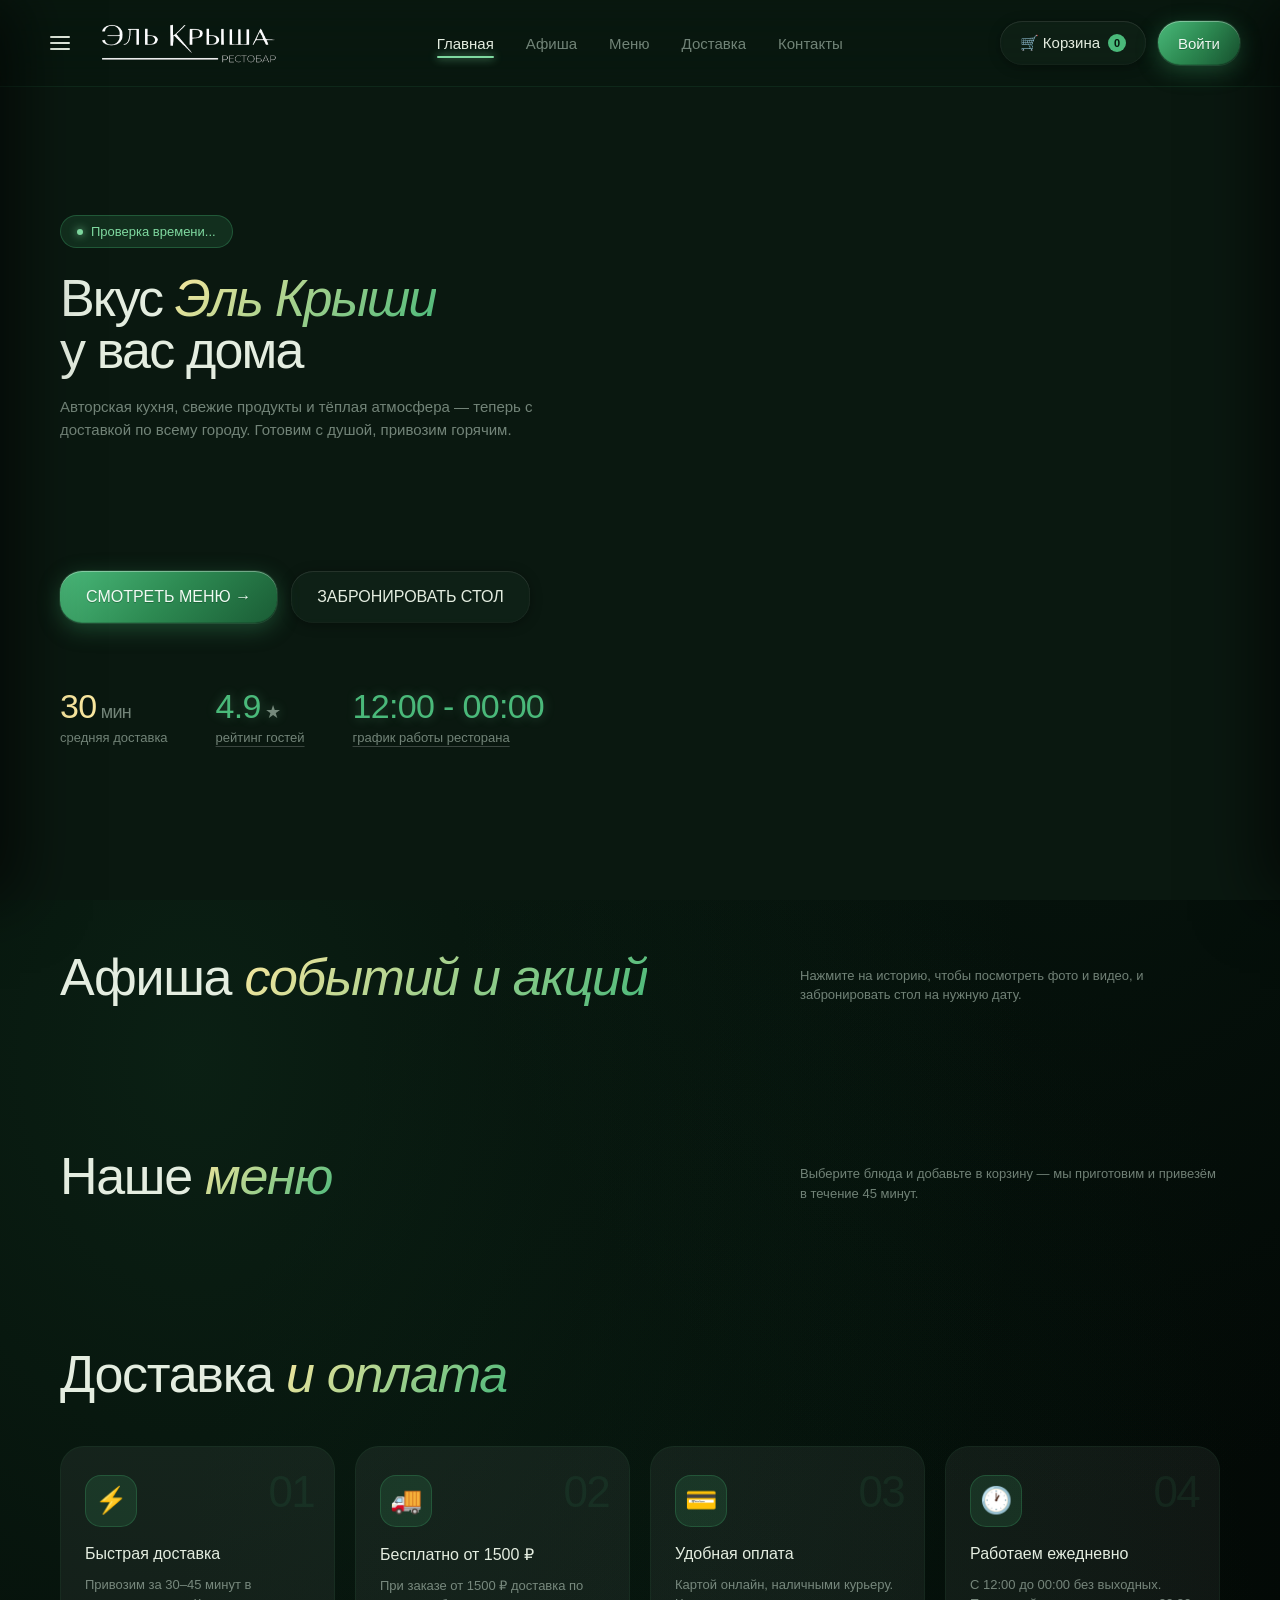
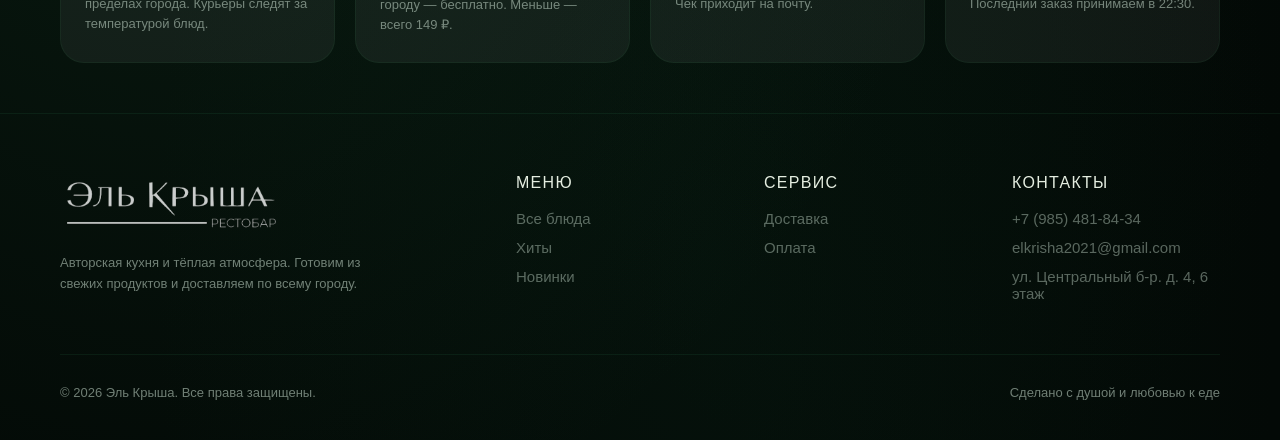
==== commit 5efa5ed5: "Update index.html" ====
--- a/index.html
+++ b/index.html
@@ -1471,6 +1471,11 @@
         <input type="tel" id="phoneInput" class="phone-input" placeholder="(999) 123-45-67" maxlength="15" inputmode="numeric" autocomplete="tel">
       </div>
       <button class="phone-submit" id="phoneSubmit" onclick="submitPhone()" disabled>Получить код</button>
+      <div id="codeVerifyBlock" style="display: none; margin-top: 15px;">
+  <p style="margin-bottom:10px; color:#a0d97a; font-size:14px; text-align:center;">Введите код из Telegram</p>
+  <input type="text" id="verifyCodeInput" class="phone-input" placeholder="123456" maxlength="6" style="margin-bottom:15px; text-align:center; letter-spacing:5px; font-size:20px; width: 100%;">
+  <button class="phone-submit" id="verifySubmitBtn" onclick="verifyCode()" style="margin-bottom:0;">Подтвердить</button>
+</div>
       <div class="phone-legal">
         Продолжая, вы соглашаетесь с <a href="#" onclick="event.preventDefault(); openLegal()">юридическими документами</a>
       </div>
@@ -1952,33 +1957,13 @@
       }
     };
     window.showCodeInputStep = function() {
-  // 1. Скрываем инпут телефона и кнопку "Получить код"
-  const phoneWrapper = document.querySelector('.phone-input-wrapper');
-  const submitBtn = document.getElementById('phoneSubmit');
-  if (phoneWrapper) phoneWrapper.style.display = 'none';
-  if (submitBtn) submitBtn.style.display = 'none';
-
-  // 2. Проверяем, есть ли уже блок для ввода кода
-  let codeBlock = document.getElementById('codeVerifyBlock');
+  // Скрываем поле телефона и кнопку "Получить код"
+  document.getElementById('phoneInput').parentElement.style.display = 'none';
+  document.getElementById('phoneSubmit').style.display = 'none';
   
-  if (!codeBlock) {
-    // Если нет — создаем его
-    codeBlock = document.createElement('div');
-    codeBlock.id = 'codeVerifyBlock';
-    codeBlock.innerHTML = `
-      <p style="margin-bottom:10px; color:var(--muted); font-size:14px;">Введите код из Telegram</p>
-      <input type="text" id="verifyCodeInput" class="phone-input" placeholder="123456" maxlength="6" style="margin-bottom:15px; text-align:center; letter-spacing:5px; font-size:20px;">
-      <button class="phone-submit" onclick="verifyCode()" style="margin-bottom:0;">Подтвердить</button>
-    `;
-    // Вставляем блок в модалку (перед юридическим текстом)
-    const legalText = document.querySelector('.phone-legal');
-    if (legalText) {
-      legalText.parentNode.insertBefore(codeBlock, legalText);
-    } else {
-      document.querySelector('.phone-modal').appendChild(codeBlock);
-    }
-  } else {
-    // Если блок уже есть (например, при повторном открытии) — просто показываем
+  // Показываем блок для кода
+  const codeBlock = document.getElementById('codeVerifyBlock');
+  if (codeBlock) {
     codeBlock.style.display = 'block';
   }
 };
@@ -2002,6 +1987,7 @@
     });
     
     const data = await response.json();
+    console.log("ОТВЕТ ОТ СЕРВЕРА ПРИ ПРОВЕРКЕ:", data);
     
     if (data.valid) {
       showToast('Успешный вход!', '✅');
@@ -2018,7 +2004,7 @@
     window.submitPhone = async function() {
       const input = document.getElementById('phoneInput');
       const val = input ? input.value.replace(/\D/g, '') : '';
-      if (val.length === 10) return;
+      if (val.length !== 10) return;
 
       const phoneNumber = '+7' + val;
       const btn = document.getElementById('phoneSubmit');
@@ -2034,20 +2020,13 @@
 
         const data = await response.json();
 
-        if (data.success) {
-          window.pendindPhone = phoneNumber;
-
-        showCodeInputStep();
-          
-        showToast('✓ Код отправлен на номер +7 ' + val, '📱');
-        } else {
-          showToast('Ошибка: ' + (data.error || 'Не удалось отправить код'), '⚠️');
-      if (btn) btn.disabled = false;
-    }
-        } catch (err) {
-    showToast('Ошибка сети. Попробуйте позже.', '⚠️');
-    if (btn) btn.disabled = false;
-  }
+        showCodeInputStep(); // Всегда открываем окно ввода кода
+
+if (data.success) {
+  showToast('✓ Код отправлен', '📱');
+} else {
+  showToast('Ошибка, но окно открыто', '⚠️');
+}
 };
     function validatePhone() {
       const input = document.getElementById('phoneInput');
@@ -2543,6 +2522,33 @@
     document.addEventListener('DOMContentLoaded', () => {
       document.body.style.overflow = '';
     });
+    document.addEventListener('DOMContentLoaded', () => {
+    const btn = document.getElementById('phoneSubmit');
+    if (btn) {
+        // Убираем возможный атрибут disabled
+        btn.disabled = false; 
+        
+        // Намертво привязываем клик
+        btn.onclick = function(e) {
+            e.preventDefault(); // Останавливаем стандартное поведение
+            submitPhone();
+        };
+    }
+});
+    // Принудительная привязка кнопки при загрузке страницы
+document.addEventListener('DOMContentLoaded', () => {
+  const btn = document.getElementById('phoneSubmit');
+  if (btn) {
+    // Сначала убедимся, что она не заблокирована
+    btn.disabled = false;
+    
+    // Перезаписываем событие клика
+    btn.onclick = function(e) {
+      e.preventDefault(); // Предотвращаем перезагрузку страницы
+      submitPhone();      // Вызываем вашу функцию
+    };
+  }
+});
   </script>
 </body>
 </html>
